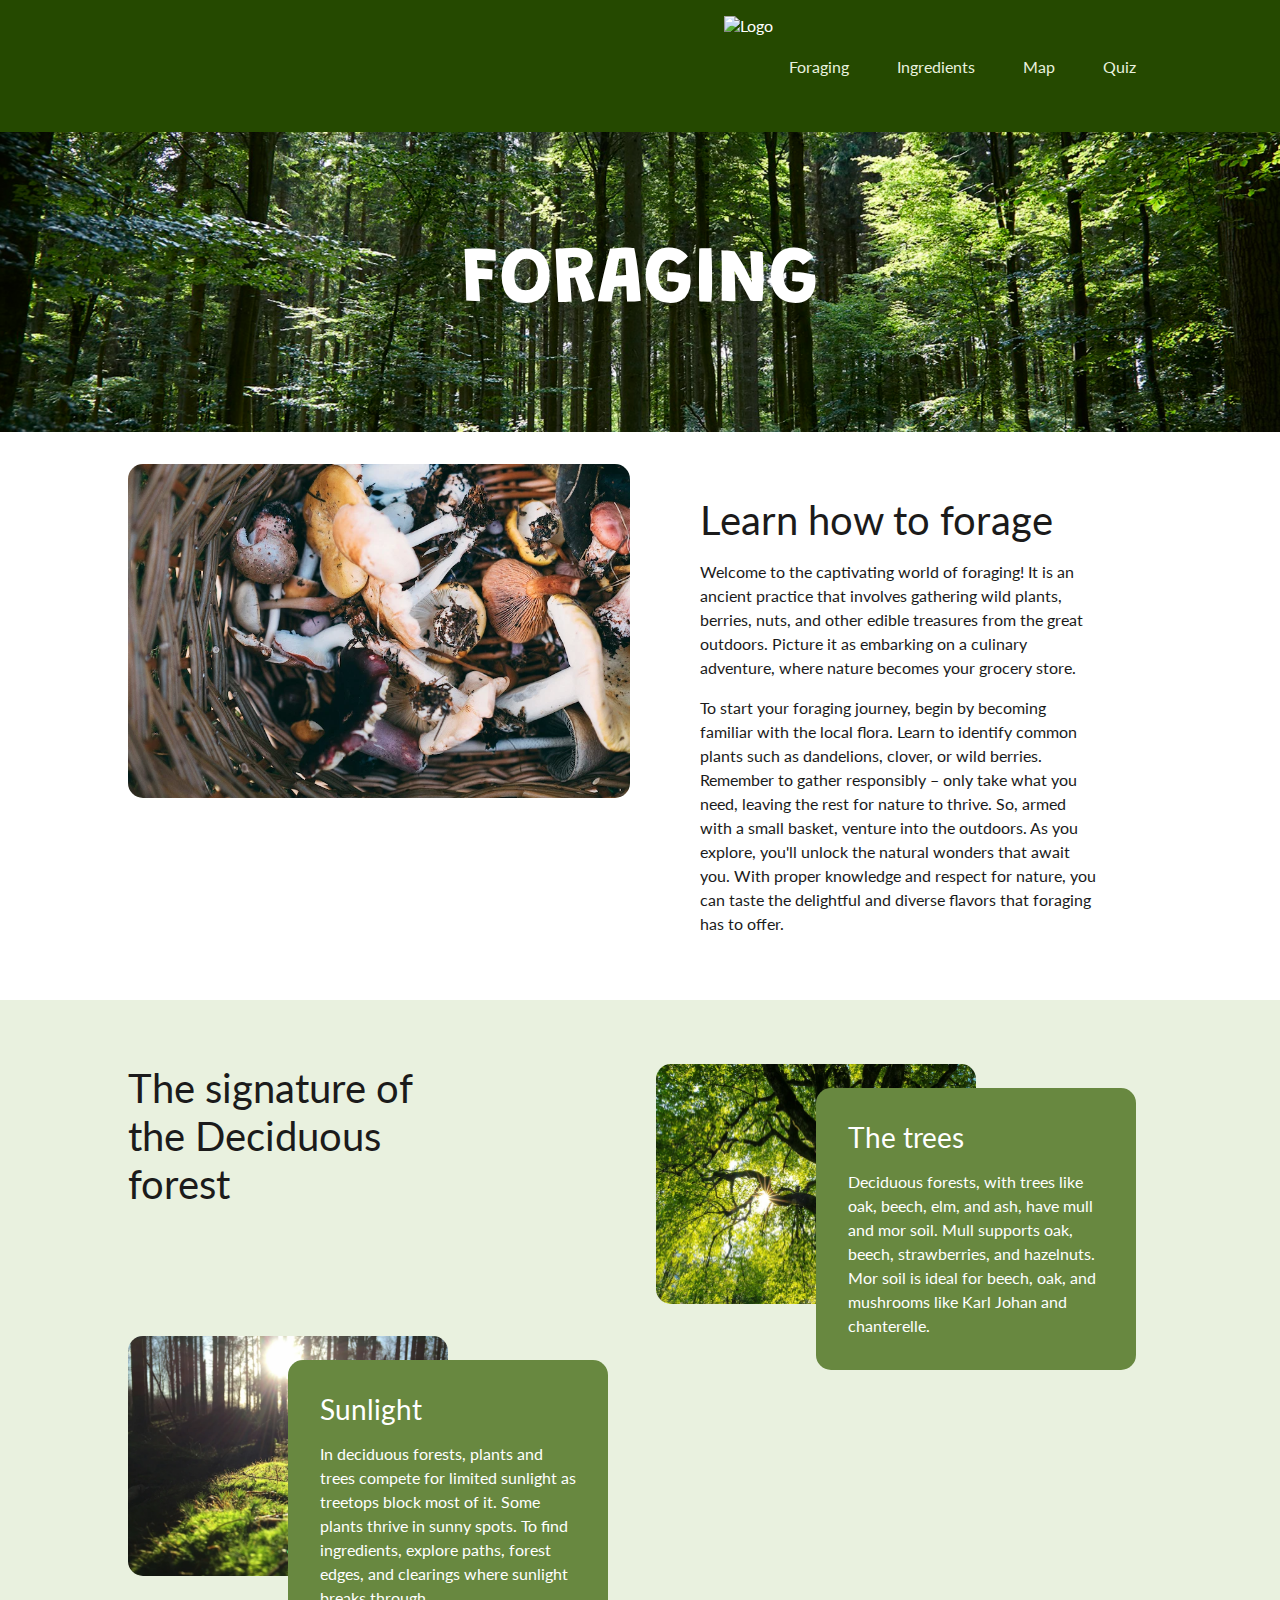
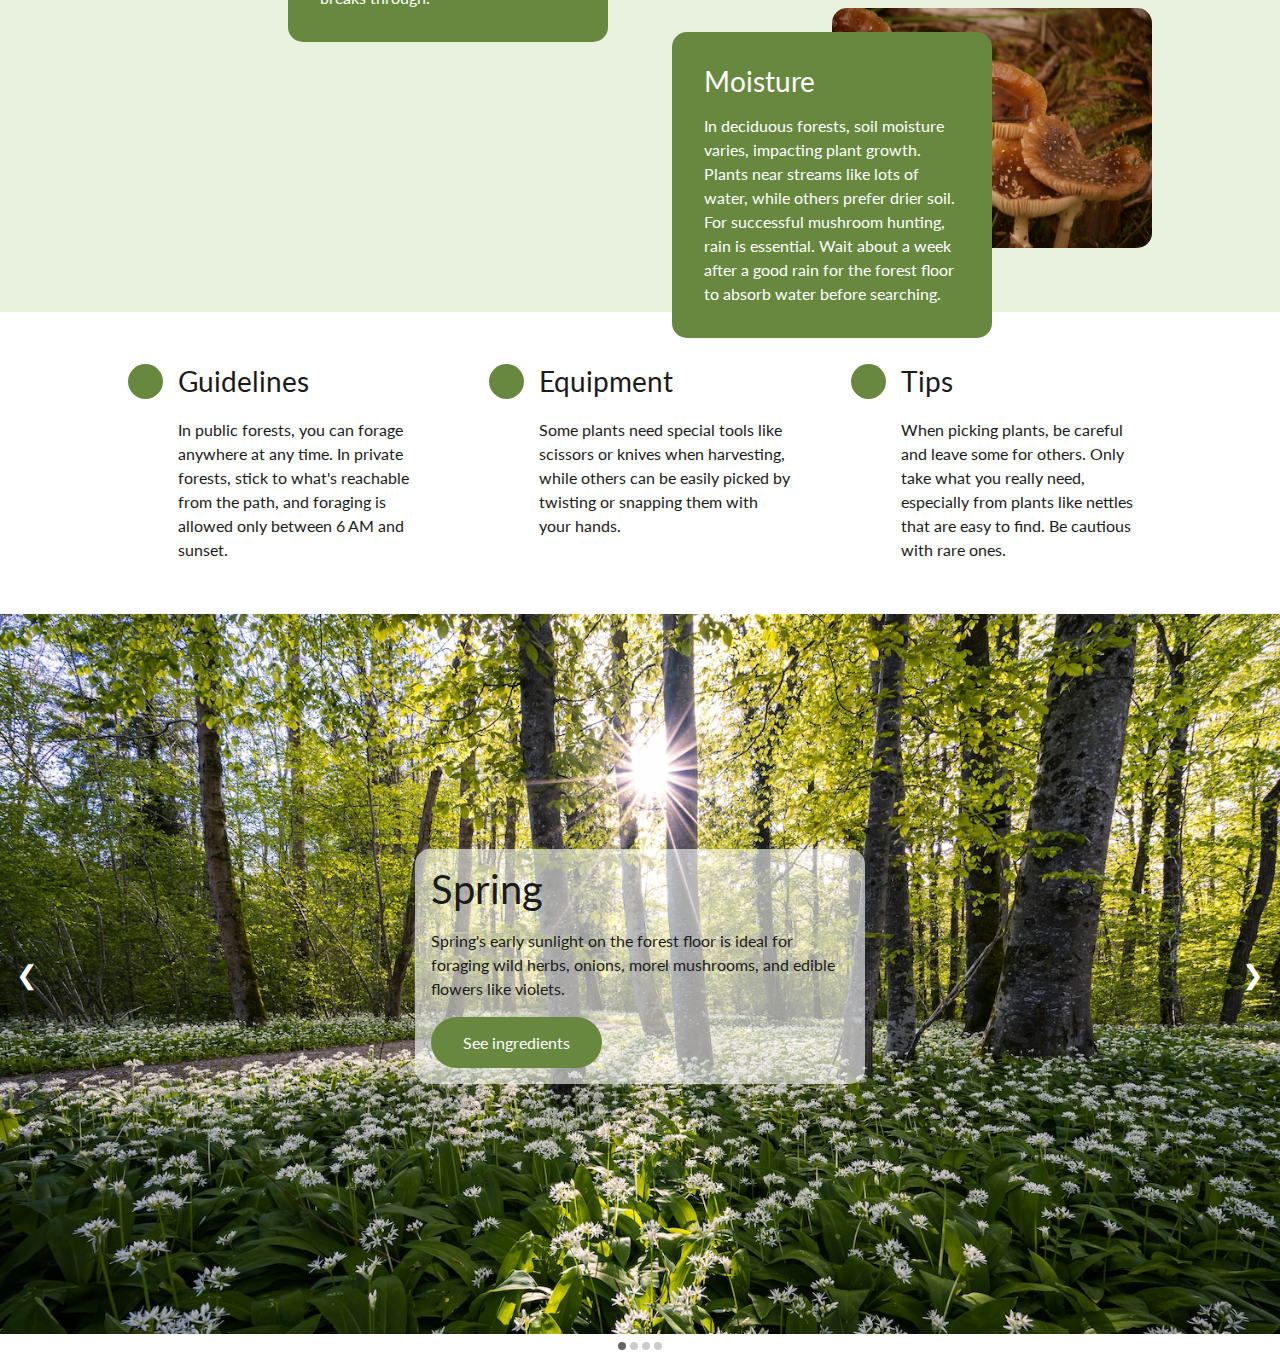
==== foraging.html @ 2f422d0a "hero" ====
<!DOCTYPE html>
<html lang="en">

<head>
  <meta charset="UTF-8">
  <meta name="viewport" content="width=device-width, initial-scale=1.0">
  <meta name="robots" content="noindex">

  <!-- FAVICON -->
  <link rel="apple-touch-icon" sizes="180x180" href="apple-touch-icon.png">
  <link rel="icon" type="image/png" sizes="32x32" href="favicon-32x32.png">
  <link rel="icon" type="image/png" sizes="16x16" href="favicon-16x16.png">
  <link rel="manifest" href="site.webmanifest">

  <title>Foraging</title>

  <!-- STYLESHEETS -->
  <link rel="stylesheet" href="css/general.css">
  <link rel="stylesheet" href="css/foraging.css">

  <!-- GOOGLE FONTS -->
  <link rel="preconnect" href="https://fonts.googleapis.com">
  <link rel="preconnect" href="https://fonts.gstatic.com" crossorigin>
  <link
    href="https://fonts.googleapis.com/css2?family=Grandstander:ital,wght@0,100..900;1,100..900&family=Lato:ital,wght@0,100;0,300;0,400;0,700;0,900;1,100;1,300;1,400;1,700;1,900&display=swap"
    rel="stylesheet">
</head>

<body>
  <header>
    <div>
      <a href="index.html"><img src="#" alt="Logo" class="logo"></a>
    </div>
    <nav>
      <ul class="menu">
        <li><a href="foraging.html" class="a_mur a_aske">Foraging</a></li>
        <li><a href="listview.html" class="a_nat a_aske">Ingredients</a></li>
        <li><a href="map.html" class="a_sol a_aske">Map</a></li>
        <li><a href="quiz.html" class="a_blom a_aske">Quiz</a></li>
      </ul>
      <div class="burger">
        <div class="line"></div>
        <div class="line"></div>
        <div class="line"></div>
      </div>
    </nav>
  </header>
  <main>
    <section>
      <div class="hero">
        <img src="img/test.jpg" alt="deciduous forest, treetops" class="img_hero" />
          <!--Credit: Photo by Czapp Botond on Unsplash-->
        <h1 class="front">Foraging</h1>
      </div>
    </section>

    <div class="foraging_grid">
      <article class="flex_col">
        <h2>Learn how to forage</h2>
        <p>Welcome to the captivating world of foraging! It is an ancient practice that involves gathering wild plants, berries, nuts, and other edible treasures from the great outdoors. Picture it as embarking on a culinary adventure, where nature becomes your grocery store.</p>
        <p>To start your foraging journey, begin by becoming familiar with the local flora. Learn to identify common plants such as dandelions, clover, or wild berries. Remember to gather responsibly – only take what you need, leaving the rest for nature to thrive. So, armed with a small basket, venture 
          into the outdoors. As you explore, you'll unlock the natural wonders that await you. With proper knowledge and respect for nature, you can taste the delightful and diverse flavors that foraging has to offer.</p>
      </article>
      <div class="foraging_img">
        <img src="img/learn_how_to_forage.webp" alt="mushrooms in basket">
        <!--Credit: Photo by Annie Spratt on Unsplash-->
      </div>
    </div>

    <div class="green">
      <div class="green_h2">
        <h2>The signature of the Deciduous forest</h2>
      </div>
      <div class="green_flex box_1">
        <img class="img_1" src="img/the_trees.webp" alt="the trees">
        <!--Credit: Photo by Jan Huber on Unsplash-->
        <div class="green_tekstbox txt_box_1">
          <h3>The trees</h3>
          <p>Deciduous forests, with trees like oak, beech, elm, and ash, have mull and mor soil. Mull supports oak, beech, strawberries, and hazelnuts. Mor soil is ideal for beech, oak, and mushrooms like Karl Johan and chanterelle.</p>
        </div>
      </div>
      <div class="green_flex box_2">
        <img class="img_2" src="img/sunlight.webp" alt="sunlight">
        <!--Credit: Photo by Janus Clemmensen on Unsplash-->
        <div class="green_tekstbox txt_box_2">
          <h3>Sunlight</h3>
          <p>In deciduous forests, plants and trees compete for limited sunlight as treetops block most of it. Some plants thrive in sunny spots. To find ingredients, explore paths, forest edges, and clearings where sunlight breaks through.</p>
        </div>
      </div>
      <div class="green_flex box_3">
        <img class="img_3" src="img/moisture.webp" alt="moisture">
        <!--Credit: Photo by Jannik on Unsplash-->
        <div class="green_tekstbox txt_box_3">
          <h3>Moisture</h3>
          <p>
            In deciduous forests, soil moisture varies, impacting plant growth. Plants near streams like lots of water, while others prefer drier soil. For successful mushroom hunting, rain is essential. Wait about a week after a good rain for the forest floor to absorb water before searching.</p>
        </div>
      </div>
    </div>
    <div class="foraging_green_cirkle">
      <div class="container">
        <div class="green-circle"></div>
        <div class="content">
          <h3>Guidelines</h3>
          <p>In public forests, you can forage anywhere at any time. In private forests, stick to what's reachable from the path, and foraging is allowed only between 6 AM and sunset.</p>
        </div>
      </div>
      <div class="container">
        <div class="green-circle"></div>
        <div class="content">
          <h3>Equipment</h3>
          <p>Some plants need special tools like scissors or knives when harvesting, while others can be easily picked by twisting or snapping them with your hands.</p>
        </div>
      </div>
      <div class="container">
        <div class="green-circle"></div>
        <div class="content">
          <h3>Tips</h3>
          <p>When picking plants, be careful and leave some for others. Only take what you really need, especially from plants like nettles that are easy to find. Be cautious with rare ones.</p>
        </div>
      </div>
    </div>

    <div id="window">
      <div id="slide-container">
        <div class="slides">

          <!-- First image -->
          <img class="slide" src="img/spring.webp" alt="spring">
          <!--Credit: Photo by Pascal Debrunner on Unsplash-->
          <div class="overlay_slider">
            <div class="text-box">
              <h2>Spring</h2>
              <p>Spring's early sunlight on the forest floor is ideal for foraging wild herbs, onions, morel mushrooms, and edible flowers like violets. </p>
              <a href="listview.html" class="button">See ingredients</a>
            </div>
          </div>
        </div>

        <!-- Second image -->
        <div class="slides">
          <img class="slide" src="img/summer.webp" alt="summer">
          <!--Credit: Photo by Janez Fabijan on Unsplash-->
          <div class="overlay_slider">
            <div class="text-box">
              <h2>Summer</h2>
              <p>During summer, look for wood sorrel and garlic mustard in shady spots, raspberries in clearings, and golden chanterelles near forest edges. </p>
              <a href="listview.html" class="button">See ingredients</a>
            </div>
          </div>
        </div>

        <!-- Third image -->
        <div class="slides">
          <img class="slide" src="img/autumn.webp" alt="autumn">
          <!--Credit: Photo by Francesco Gallarotti on Unsplash-->
          <div class="overlay_slider">
            <div class="text-box">
              <h2>Autumn</h2>
              <p>Autumn offers mushrooms, nuts, and fruits, with ripe blackberries. After leaves fall focus on mushrooms, that last until the first frost and even into December. </p>
              <a href="listview.html" class="button">See ingredients</a>
            </div>
          </div>
        </div>

        <!-- four image -->
        <div class="slides">
          <img class="slide" src="img/winter.webp" alt="winter">
          <!--Credit: Photo by Perica Orešković on Unsplash-->
          <div class="overlay_slider">
            <div class="text-box">
              <h2>Winter</h2>
              <p>In winter, explore the cold forest to find robust winter- and oyster mushrooms.</p>
              <a href="listview.html" class="button">See ingredients</a>
            </div>
          </div>
        </div>
        <a id="previous" class="arrow">&#10094</a>
        <a id="next" class="arrow">&#10095</a>
        <div id="text-bar">
          <p id="place"></p>
        </div>
      </div>
      <div id="dotsContainer"></div>
    </div>
  </main>
  <footer></footer>
  <!-- Link til .js -->
  <script src="js/burgermenu.js"></script>
  <script src="js/foraging.js"></script>
</body>

</html>
---- css/general.css ----
/***********************************  VARIABLER  ***********************************/

html {
  --font_display: "Grandstander", sans-serif;
  --font_body: "Lato", sans-serif;

  --gap_s: 1rem;
  --gap_m: 2rem;
  --gap_l: 4rem;

  --radius: 15px;
  --radius_button: 30px;

  --black: #1b1b1b;
  --white: #ffffff;
  --green_1: #e9f1df;
  --green_2: #b8d593;
  --green_3: #688840;
  --green_4: #254900;
}

/***********************************  RESET + BASE ***********************************/
* {
  box-sizing: border-box;
  padding: 0;
  margin: 0;
}

body {
  max-width: 1920px;
  margin: 0 auto;
}

article {
  margin: var(--gap_m) 10%;
}

/***********************************  TEXT  ***********************************/
h1 {
  font-family: var(--font_display);
  font-size: 2.5rem;
  font-weight: 700;
  text-transform: uppercase;
  color: var(--white);
}

h2 {
  font-family: var(--font_body);
  font-size: 1.75rem;
  font-weight: 400;
  color: var(--black);
}

h3 {
  font-family: var(--font_body);
  font-size: 1.25rem;
  font-weight: 400;
  color: var(--black);
}

h4 {
  font-family: var(--font_body);
  font-size: 1.15rem;
  font-weight: 400;
  color: var(--black);
}

p {
  font-family: var(--font_body);
  font-size: 0.8rem;
  font-weight: 400;
  line-height: 150%;
  color: var(--black);
  max-width: 65ch;
}

/***********************************  IMAGES  ***********************************/
img {
  width: 100%;
  height: auto;
  display: block;
  border-radius: var(--radius);
}

.img_hero {
  border-radius: 0;
}

/***********************************  LINKS + BUTTONS  ***********************************/
/* LINKS */
a {
  font-family: var(--font_body);
  font-size: 1rem;
  font-weight: 400;
  text-decoration: none;
  color: var(--white);
}

a:visited {
  color: var(--white);
}

a:hover {
  color: var(--green_1);
}

.button {
  background-color: var(--green_3);
  border-radius: var(--radius_button);
  padding: 1rem 2rem;
  margin: 1rem 0;
  width: fit-content;
}

/***********************************  ELEMENTER  ***********************************/
.hero {
  position: relative;
  display: flex;
  justify-content: center;
  align-items: center;
}

.front {
  position: absolute;
  z-index: 1;
}

/***********************************  HEADER  ***********************************/
header {
  display: flex;
  justify-content: space-between;
  align-items: center;
  padding: 1rem 10%;

  background-color: var(--green_4);
  box-shadow: 0 0 10px rgba(0, 0, 0, 0.1);
}

.logo {
  height: 40px;
  width: auto;
  border-radius: 0px;
}

nav {
  display: flex;
  align-items: center;
}

.menu {
  display: flex;
  list-style: none;
  margin: 0;
  padding: 0;
}

.menu li {
  margin-right: 1rem;
}

.menu li:last-child {
  margin-right: 0;
}

.menu a {
  display: block;
  padding: 1rem;
  color: var(--green_1);
  text-decoration: none;
  transition: color 0.3s;
  text-align: end;
}

.menu a:hover {
  color: var(--white);
}

.burger {
  width: 30px;
  height: 20px;
  cursor: pointer;
}

.burger .line {
  width: 100%;
  height: 2px;
  background-color: var(--white);
  margin-bottom: 5px;
  transition: 0.2s linear;
}
.burger {
  display: none;
}
@media screen and (max-width: 800px) {
  .menu {
    display: none;
  }
  .burger {
    display: block;
  }
  .burger.active .line:nth-child(1) {
    transform: rotate(45deg) translate(5px, 5px);
    transition: 0.2s linear;
  }

  .burger.active .line:nth-child(2) {
    opacity: 0;
    transition: 0.15s linear;
  }

  .burger.active .line:nth-child(3) {
    transform: rotate(-45deg) translate(5px, -5px);
    transition: 0.2s linear;
  }

  nav.active .menu {
    display: block;
    background-color: var(--green_4);
    opacity: 80%;
    position: absolute;
    top: 50px;
    left: 0;
    width: 100%;
    height: 100%;
    box-shadow: 0 0 10px rgba(0, 0, 0, 0.1);
    z-index: 100;
  }

  nav.active .menu li {
    margin: 10px 20px;
  }

  nav.active .menu a {
    font-size: 24px;
  }
}

/***********************************  FOOTER  ***********************************/

/***********************************  FLEX  ***********************************/
.flex_col {
  display: flex;
  flex-direction: column;
  gap: var(--gap_s);
}

/******************************************************************************************************************************/
/**********************************************************  DESKTOP  *********************************************************/
@media (min-width: 800px) {
  /*  HEADER  */
  header {
    position: relative;
    justify-content: end;
    overflow: visible;
  }

  .header_link {
    position: absolute;
    top: var(--gap_m);
    left: 15%;
    z-index: 2;
  }

  .logo {
    height: 100px;
  }
  /* TEXT */
  h1 {
    font-size: 5rem;
  }
  h2 {
    font-size: 2.5rem;
  }
  h3 {
    font-size: 1.75rem;
  }
  p {
    font-size: 1rem;
  }
}
---- css/foraging.css ----
/***********************************  VARIABLER  ***********************************/

html {
  --font_display: "Grandstander", sans-serif;
  --font_body: "Lato", sans-serif;

  --gap_s: 1rem;
  --gap_m: 2rem;
  --gap_l: 4rem;

  --radius: 15px;
  --radius_button: 30px;

  --black: #1b1b1b;
  --white: #ffffff;
  --green_1: #e9f1df;
  --green_2: #b8d593;
  --green_3: #688840;
  --green_4: #254900;
}

.img_hero {
  width: 100%;
  height: 150px;
  object-fit: cover; /* Beskær billedet til at passe uden at strække det */
  object-position: center; /* Juster beskæringspositionen efter behov */
}

.foraging_grid {
  margin: var(--gap_m) 10%;
}

/*************** grøn felt ******************/

.green {
  background-color: var(--green_1);
  padding: var(--gap_l) 10%;

  display: flex;
  flex-direction: column;
  gap: var(--gap_m);
}

.green_flex {
  display: flex;
  flex-direction: column;
  gap: var(--gap_s);
}

.green_tekstbox {
  display: flex;
  flex-direction: column;
  gap: var(--gap_s);
  padding: var(--gap_m);
  background-color: var(--green_3);
  border-radius: var(--radius);
}

.green_tekstbox h3,
.green_tekstbox p {
  color: var(--white);
}

/***************** grøn cirkel ********************/

.foraging_green_cirkle {
  margin: var(--gap_m) 10%;
}

.container {
  display: flex;
  padding-top: 20px;
  padding-bottom: 20px;
}

.green-circle {
  width: 35px;
  height: 35px;
  background-color: var(--green_3);
  border-radius: 50%;
  margin-right: 15px; /* Juster dette efter behov for afstand mellem cirkel og tekst */
  flex-shrink: 0;
}

.content h3 {
  padding-bottom: 20px;
}

/*************** slider ********************/
:root {
  --transparent-grey: rgba(0, 0, 0, 0.5);
}

/* Width of carousel */
#window,
#slide-container {
  width: 100%;
}

/* Height of carousel */
#slide-container {
  height: 0;
  overflow: hidden;
  position: relative;
  padding-bottom: 56.25%;
}

.slide {
  width: 100%;
  border-radius: 0px;
}

/* Style of arrows */
.arrow {
  color: var(--white);
  font-size: 26px;
  position: absolute;
  top: 50%;
  transform: translate(0%, -50%);
  padding: 16px;
  /* background-color: rgba(0, 0, 0, 0); */
  transition: background-color 0.3s ease;
}

.arrow:hover {
  cursor: pointer;
  background-color: rgba(255, 255, 255, 0.6);
}

#next {
  left: 100%;
  transform: translate(-100%, -50%);
  border-radius: 4px 0px 0px 4px;
}

#previous {
  border-radius: 0px 4px 4px 0px;
}

#dotsContainer {
  width: 100%;
  height: 20px;
  text-align: center;
}

.dots {
  width: 8px;
  height: 8px;
  background-color: rgba(0, 0, 0, 0.2);
  border-radius: 100%;
  display: inline-block;
  margin: 8px 2px;
}

/*.dots:hover {
  cursor: pointer;
  background-color: rgba(0, 0, 0, 0.4);
}*/

.activeDot {
  background-color: rgba(0, 0, 0, 0.6);
}

.overlay_slider {
  position: absolute;
  top: 50%;
  left: 50%;
  transform: translate(-50%, -50%);
  width: 300px;
  height: 170px;
  border-radius: 10px;
}

.text-box {
  display: flex;
  flex-direction: column;
  gap: var(--gap_s);
  padding: var(--gap_s);
  background-color: rgba(255, 255, 255, 0.6);
  border-radius: var(--radius);
}

.button {
  margin: 0;
}

@media (min-width: 800px) {
  .img_hero {
    height: 300px;
  }

  .foraging_grid {
    display: grid;
    grid-template-columns: 1fr 1fr; /* Del containeren i to kolonner med samme bredde */
    gap: 20px; /* Justér afstanden mellem artikel og billede efter behov */
  }

  .foraging_img {
    order: -1;
  }

  /******** The signature of the Deciduous forest **********/

  .green {
    display: grid;
    grid-template-columns: repeat(6, 1fr);
    grid-template-rows: repeat(3, 1fr);
  }

  .green_flex {
    position: relative;
    flex-direction: row;
  }

  /* .green_tekstbox {
    position: absolute;
  } */

  .green_h2 {
    grid-column: 1 / span 2;
  }

  .box_1 {
    grid-column: 4 / span 2;
    grid-row: 1 / span 1;
  }

  .txt_box_1 {
    position: absolute;
    z-index: 1;
    top: 10%;
    left: 50%;
    width: 100%;
  }

  .box_2 {
    grid-column: 1 / span 2;
    grid-row: 2 / span 1;
  }
  .txt_box_2 {
    position: absolute;
    z-index: 1;
    top: 10%;
    left: 50%;
    width: 100%;
  }

  .box_3 {
    grid-column: 5 / span 2;
    grid-row: 3 / span 1;
  }
  .txt_box_3 {
    position: absolute;
    z-index: 1;
    top: 10%;
    right: 50%;
    width: 100%;
  }

  /***************** grøn cirkel ********************/

  .foraging_green_cirkle {
    display: grid;
    grid-template-columns: repeat(3, 1fr);
    gap: 60px;
  }

  /*************** slider ********************/
  .overlay_slider {
    width: 450px;
    height: 250px;
  }

  .text-box {
    padding: var(--gap_s);
  }
}
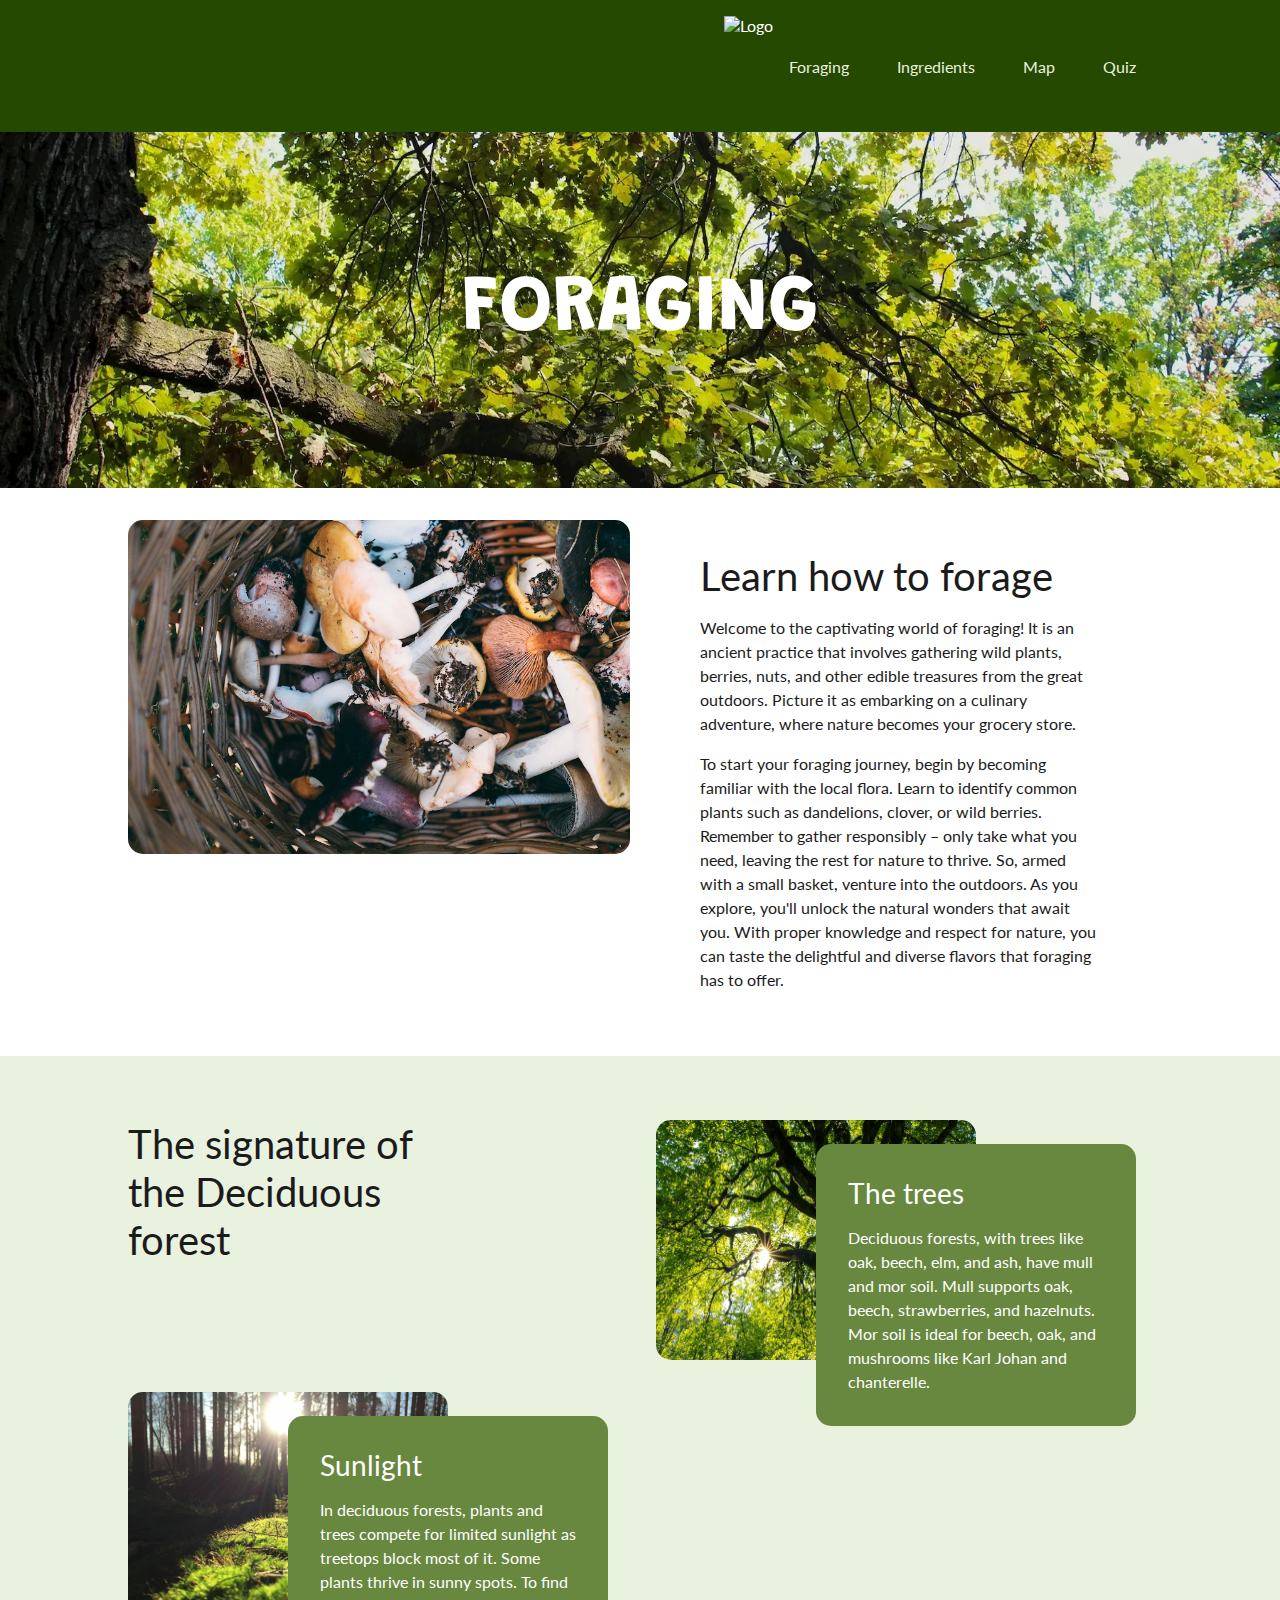
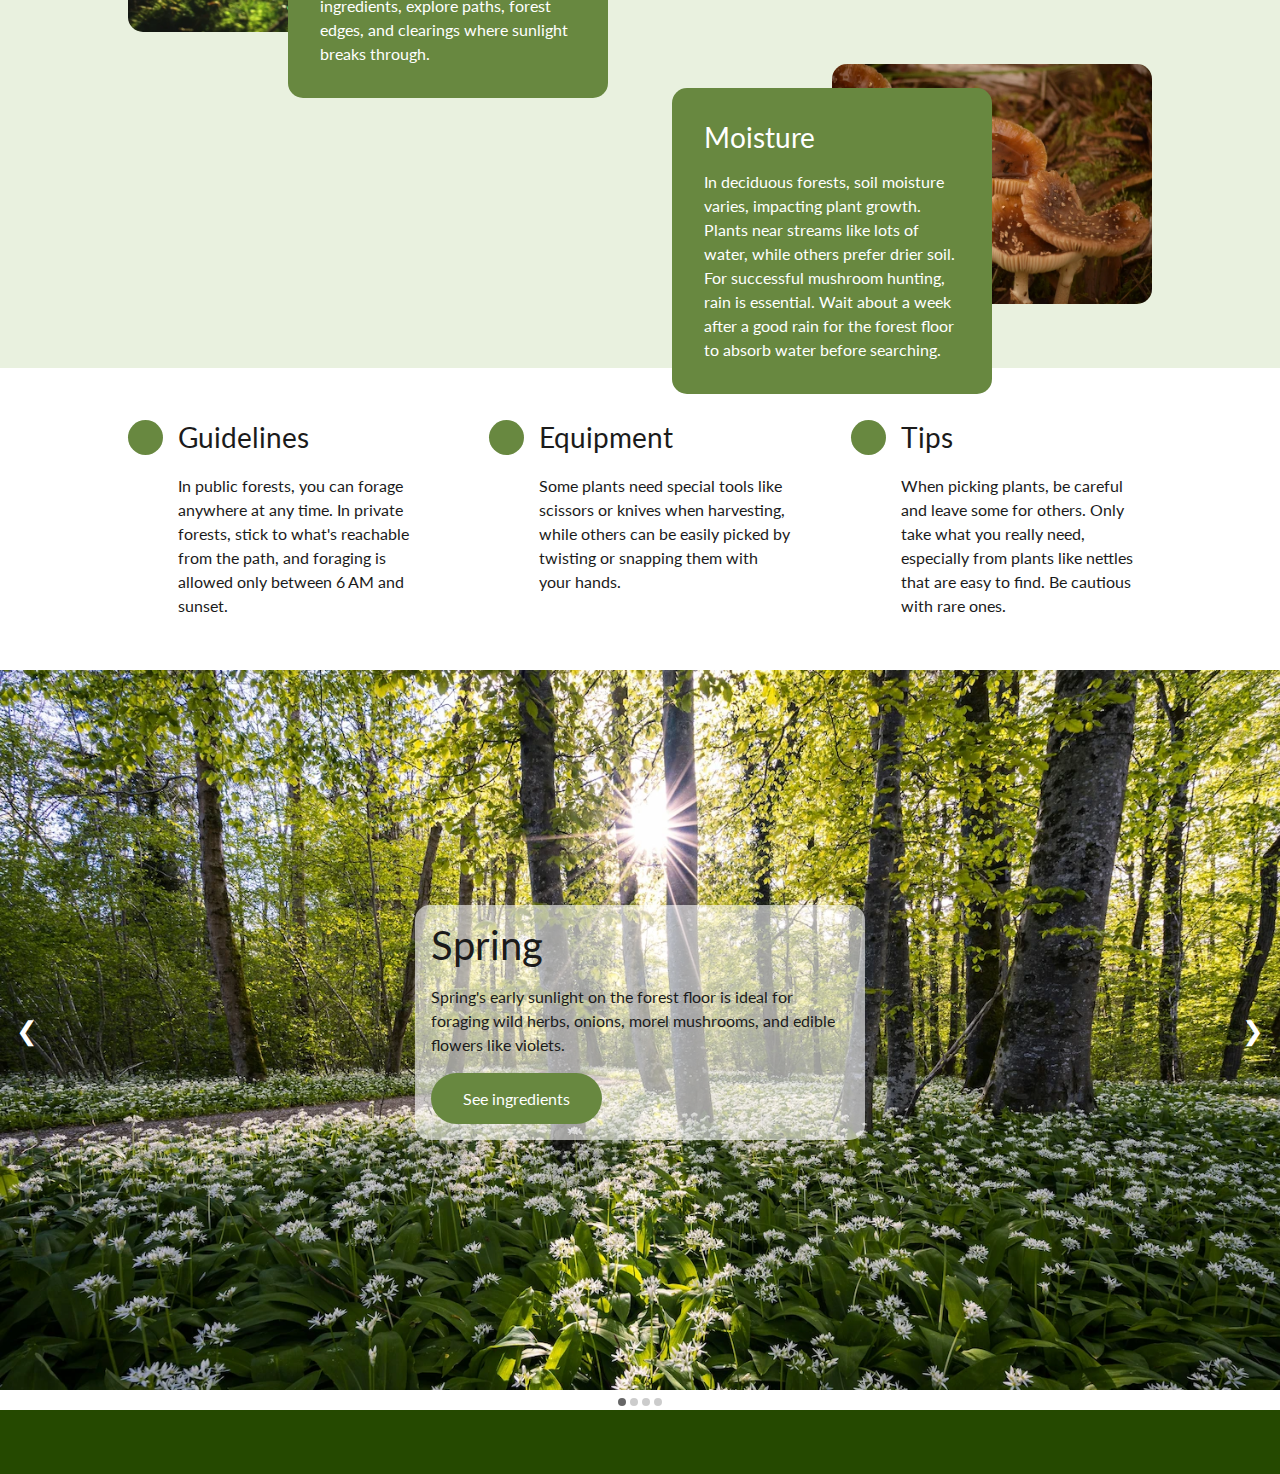
==== commit 825accad: "indsat billeder hero" ====
--- a/foraging.html
+++ b/foraging.html
@@ -48,7 +48,7 @@
   <main>
     <section>
       <div class="hero">
-        <img src="img/test.jpg" alt="deciduous forest, treetops" class="img_hero" />
+        <img src="img/foraging_hero.webp" alt="deciduous forest, treetops" class="img_hero" />
           <!--Credit: Photo by Czapp Botond on Unsplash-->
         <h1 class="front">Foraging</h1>
       </div>
--- a/css/general.css
+++ b/css/general.css
@@ -236,6 +236,60 @@
 }
 
 /***********************************  FOOTER  ***********************************/
+footer {
+  background-color: var(--green_4);
+  padding: var(--gap_m) 10%;
+  display: flex;
+  flex-direction: column;
+  gap: var(--gap_m);
+}
+
+footer p {
+  color: var(--white);
+}
+
+.footer {
+  display: flex;
+  flex-direction: column;
+  gap: var(--gap_m);
+}
+
+.footer_col {
+  display: flex;
+  flex-direction: column;
+  gap: var(--gap_s);
+  align-items: start;
+}
+
+.footer_logo {
+  height: 50px;
+  width: auto;
+  border-radius: 0px;
+}
+
+.social_flex {
+  display: flex;
+  flex-direction: column;
+  align-items: start;
+}
+.social_icon_flex {
+  display: flex;
+  flex-direction: row;
+  align-items: center;
+  justify-items: center;
+  gap: 1rem;
+  margin: 1rem 0;
+}
+
+.icon_social,
+.mad_logo {
+  width: 50px;
+}
+
+.small {
+  color: var(--green_2);
+  font-size: 0.75rem;
+}
 
 /***********************************  FLEX  ***********************************/
 .flex_col {
@@ -277,4 +331,18 @@
   p {
     font-size: 1rem;
   }
-}
+
+  footer {
+    display: flex;
+    flex-direction: column;
+    align-items: center;
+  }
+
+  .footer {
+    display: flex;
+    flex-direction: row;
+    justify-content: space-between;
+    gap: var(--gap_m);
+    width: 100%;
+  }
+}
--- a/css/foraging.css
+++ b/css/foraging.css
@@ -19,12 +19,12 @@
   --green_4: #254900;
 }
 
-.img_hero {
+/*.img_hero {
   width: 100%;
   height: 150px;
-  object-fit: cover; /* Beskær billedet til at passe uden at strække det */
-  object-position: center; /* Juster beskæringspositionen efter behov */
-}
+  object-fit: cover; 
+  object-position: center; 
+}*/
 
 .foraging_grid {
   margin: var(--gap_m) 10%;
@@ -185,9 +185,9 @@
 }
 
 @media (min-width: 800px) {
-  .img_hero {
+  /*.img_hero {
     height: 300px;
-  }
+  }*/
 
   .foraging_grid {
     display: grid;
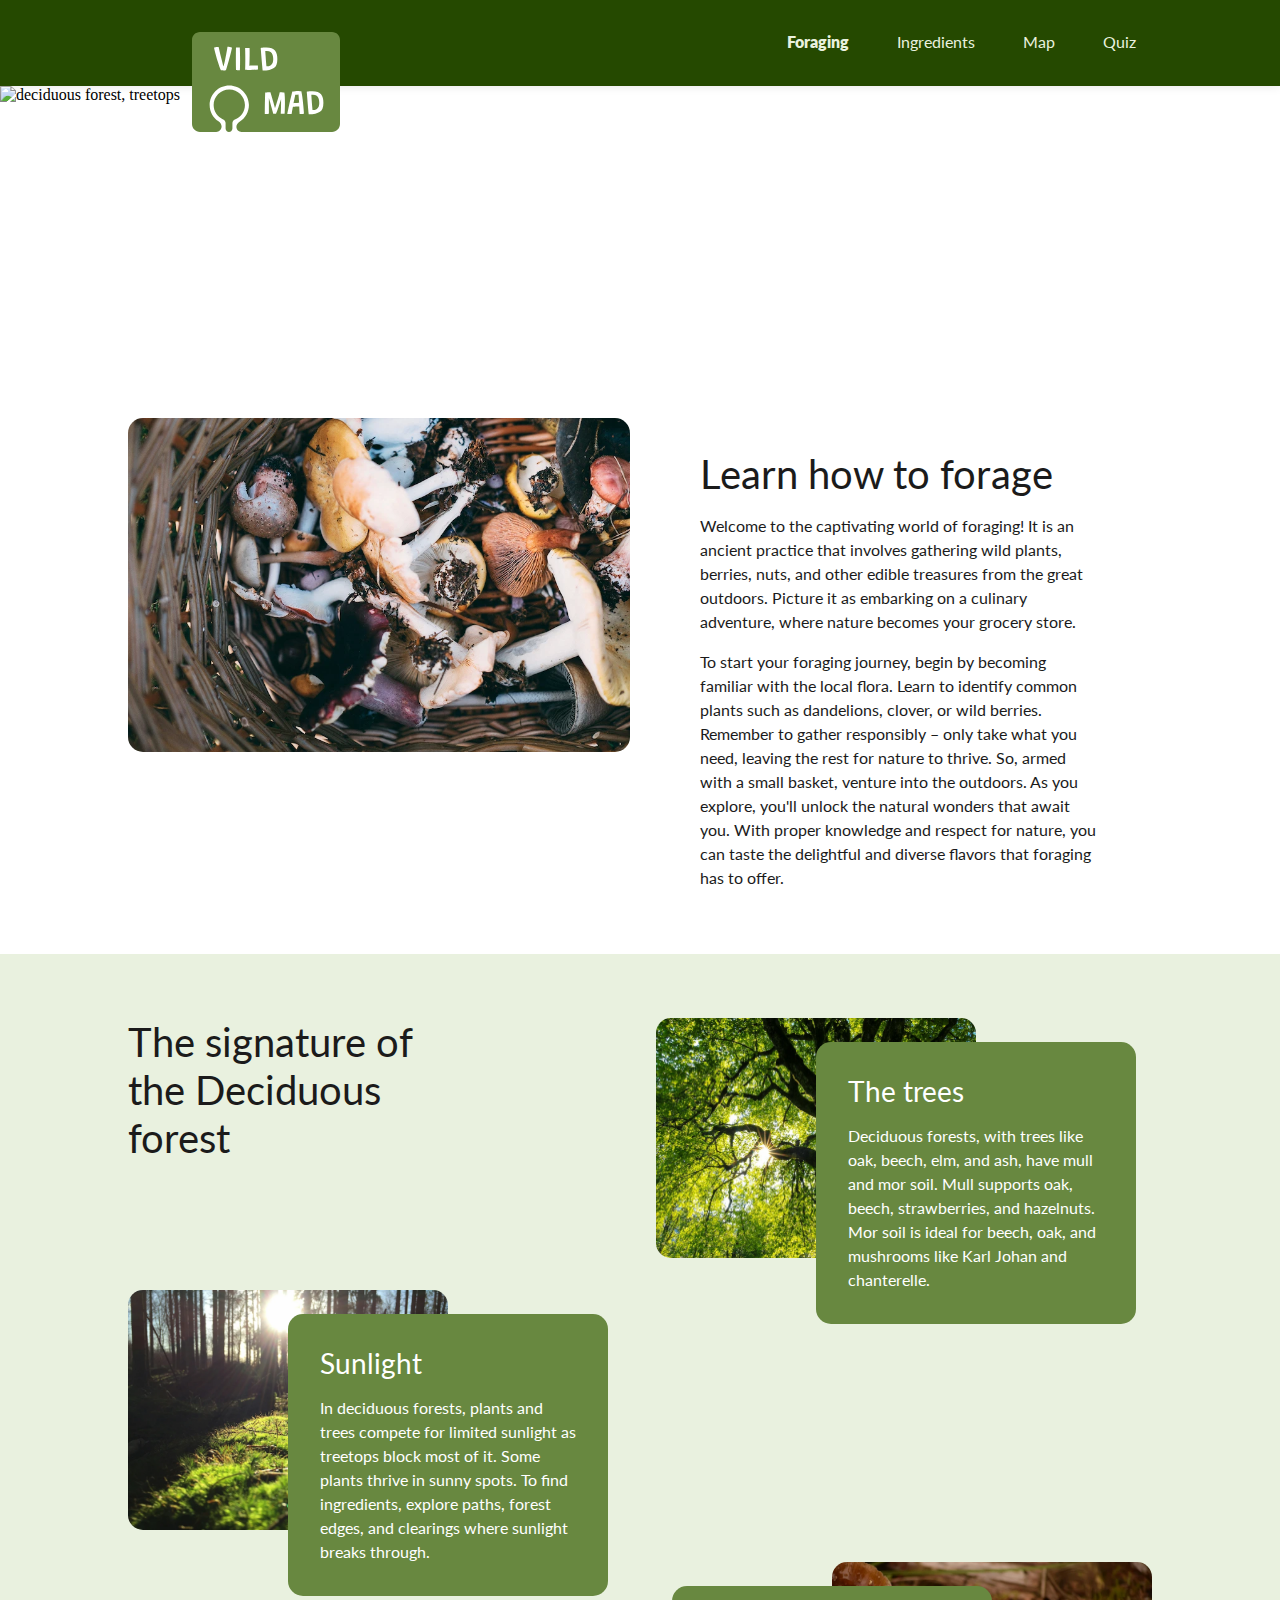
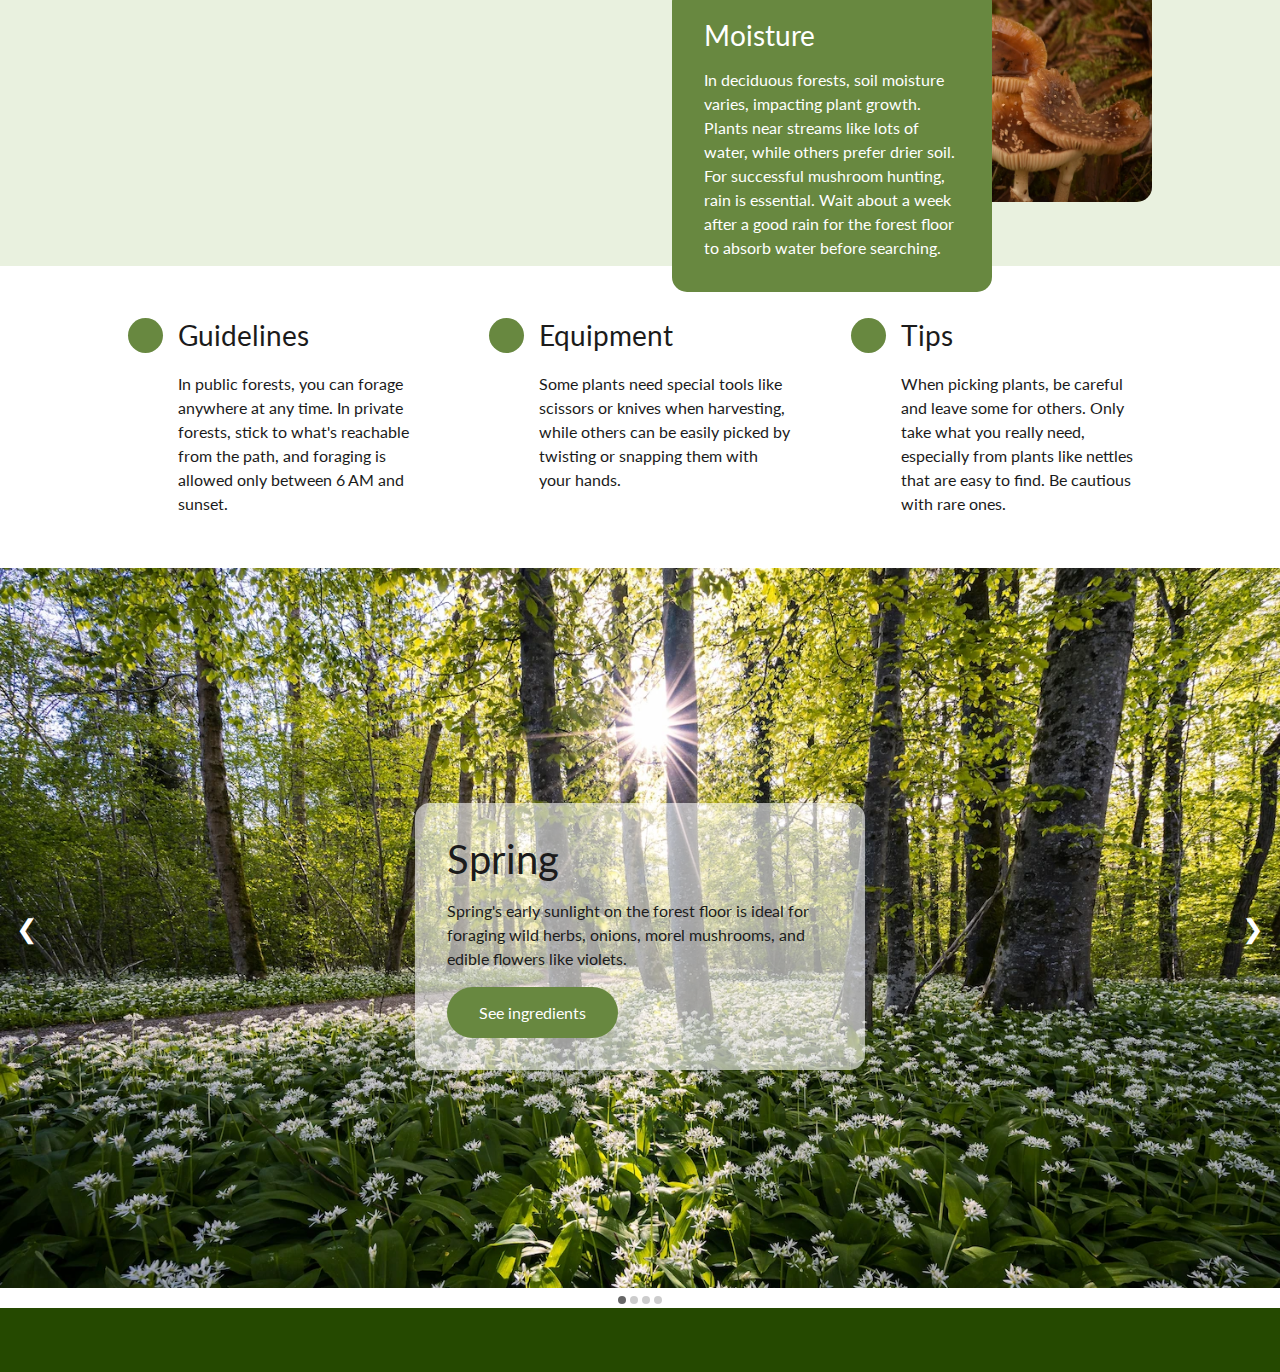
==== commit ea2698e6: "Adding hover effect to buttons and nav + small fix in foraging css" ====
--- a/foraging.html
+++ b/foraging.html
@@ -28,15 +28,18 @@
 
 <body>
   <header>
-    <div>
-      <a href="index.html"><img src="#" alt="Logo" class="logo"></a>
-    </div>
+    <a href="index.html" class="header_link">
+      <picture>
+        <source media="(min-width:800px)" srcset="img/logo_main.svg" class="logo">
+        <img src="img/logo_long.svg" alt="logo" style="width:auto;" class="logo">
+      </picture>
+    </a>
     <nav>
       <ul class="menu">
-        <li><a href="foraging.html" class="a_mur a_aske">Foraging</a></li>
-        <li><a href="listview.html" class="a_nat a_aske">Ingredients</a></li>
-        <li><a href="map.html" class="a_sol a_aske">Map</a></li>
-        <li><a href="quiz.html" class="a_blom a_aske">Quiz</a></li>
+        <li><a href="foraging.html" class="active">Foraging</a></li>
+        <li><a href="listview.html">Ingredients</a></li>
+        <li><a href="map.html">Map</a></li>
+        <li><a href="quiz.html">Quiz</a></li>
       </ul>
       <div class="burger">
         <div class="line"></div>
@@ -48,8 +51,8 @@
   <main>
     <section>
       <div class="hero">
-        <img src="img/foraging_hero.webp" alt="deciduous forest, treetops" class="img_hero" />
-          <!--Credit: Photo by Czapp Botond on Unsplash-->
+        <img src="img/test.jpg" alt="deciduous forest, treetops" class="img_hero" />
+        <!--Credit: Photo by Czapp Botond on Unsplash-->
         <h1 class="front">Foraging</h1>
       </div>
     </section>
@@ -57,9 +60,14 @@
     <div class="foraging_grid">
       <article class="flex_col">
         <h2>Learn how to forage</h2>
-        <p>Welcome to the captivating world of foraging! It is an ancient practice that involves gathering wild plants, berries, nuts, and other edible treasures from the great outdoors. Picture it as embarking on a culinary adventure, where nature becomes your grocery store.</p>
-        <p>To start your foraging journey, begin by becoming familiar with the local flora. Learn to identify common plants such as dandelions, clover, or wild berries. Remember to gather responsibly – only take what you need, leaving the rest for nature to thrive. So, armed with a small basket, venture 
-          into the outdoors. As you explore, you'll unlock the natural wonders that await you. With proper knowledge and respect for nature, you can taste the delightful and diverse flavors that foraging has to offer.</p>
+        <p>Welcome to the captivating world of foraging! It is an ancient practice that involves gathering wild plants,
+          berries, nuts, and other edible treasures from the great outdoors. Picture it as embarking on a culinary
+          adventure, where nature becomes your grocery store.</p>
+        <p>To start your foraging journey, begin by becoming familiar with the local flora. Learn to identify common
+          plants such as dandelions, clover, or wild berries. Remember to gather responsibly – only take what you need,
+          leaving the rest for nature to thrive. So, armed with a small basket, venture
+          into the outdoors. As you explore, you'll unlock the natural wonders that await you. With proper knowledge and
+          respect for nature, you can taste the delightful and diverse flavors that foraging has to offer.</p>
       </article>
       <div class="foraging_img">
         <img src="img/learn_how_to_forage.webp" alt="mushrooms in basket">
@@ -76,7 +84,9 @@
         <!--Credit: Photo by Jan Huber on Unsplash-->
         <div class="green_tekstbox txt_box_1">
           <h3>The trees</h3>
-          <p>Deciduous forests, with trees like oak, beech, elm, and ash, have mull and mor soil. Mull supports oak, beech, strawberries, and hazelnuts. Mor soil is ideal for beech, oak, and mushrooms like Karl Johan and chanterelle.</p>
+          <p>Deciduous forests, with trees like oak, beech, elm, and ash, have mull and mor soil. Mull supports oak,
+            beech, strawberries, and hazelnuts. Mor soil is ideal for beech, oak, and mushrooms like Karl Johan and
+            chanterelle.</p>
         </div>
       </div>
       <div class="green_flex box_2">
@@ -84,7 +94,9 @@
         <!--Credit: Photo by Janus Clemmensen on Unsplash-->
         <div class="green_tekstbox txt_box_2">
           <h3>Sunlight</h3>
-          <p>In deciduous forests, plants and trees compete for limited sunlight as treetops block most of it. Some plants thrive in sunny spots. To find ingredients, explore paths, forest edges, and clearings where sunlight breaks through.</p>
+          <p>In deciduous forests, plants and trees compete for limited sunlight as treetops block most of it. Some
+            plants thrive in sunny spots. To find ingredients, explore paths, forest edges, and clearings where sunlight
+            breaks through.</p>
         </div>
       </div>
       <div class="green_flex box_3">
@@ -93,7 +105,9 @@
         <div class="green_tekstbox txt_box_3">
           <h3>Moisture</h3>
           <p>
-            In deciduous forests, soil moisture varies, impacting plant growth. Plants near streams like lots of water, while others prefer drier soil. For successful mushroom hunting, rain is essential. Wait about a week after a good rain for the forest floor to absorb water before searching.</p>
+            In deciduous forests, soil moisture varies, impacting plant growth. Plants near streams like lots of water,
+            while others prefer drier soil. For successful mushroom hunting, rain is essential. Wait about a week after
+            a good rain for the forest floor to absorb water before searching.</p>
         </div>
       </div>
     </div>
@@ -102,21 +116,24 @@
         <div class="green-circle"></div>
         <div class="content">
           <h3>Guidelines</h3>
-          <p>In public forests, you can forage anywhere at any time. In private forests, stick to what's reachable from the path, and foraging is allowed only between 6 AM and sunset.</p>
+          <p>In public forests, you can forage anywhere at any time. In private forests, stick to what's reachable from
+            the path, and foraging is allowed only between 6 AM and sunset.</p>
         </div>
       </div>
       <div class="container">
         <div class="green-circle"></div>
         <div class="content">
           <h3>Equipment</h3>
-          <p>Some plants need special tools like scissors or knives when harvesting, while others can be easily picked by twisting or snapping them with your hands.</p>
+          <p>Some plants need special tools like scissors or knives when harvesting, while others can be easily picked
+            by twisting or snapping them with your hands.</p>
         </div>
       </div>
       <div class="container">
         <div class="green-circle"></div>
         <div class="content">
           <h3>Tips</h3>
-          <p>When picking plants, be careful and leave some for others. Only take what you really need, especially from plants like nettles that are easy to find. Be cautious with rare ones.</p>
+          <p>When picking plants, be careful and leave some for others. Only take what you really need, especially from
+            plants like nettles that are easy to find. Be cautious with rare ones.</p>
         </div>
       </div>
     </div>
@@ -131,7 +148,8 @@
           <div class="overlay_slider">
             <div class="text-box">
               <h2>Spring</h2>
-              <p>Spring's early sunlight on the forest floor is ideal for foraging wild herbs, onions, morel mushrooms, and edible flowers like violets. </p>
+              <p>Spring's early sunlight on the forest floor is ideal for foraging wild herbs, onions, morel mushrooms,
+                and edible flowers like violets. </p>
               <a href="listview.html" class="button">See ingredients</a>
             </div>
           </div>
@@ -144,7 +162,8 @@
           <div class="overlay_slider">
             <div class="text-box">
               <h2>Summer</h2>
-              <p>During summer, look for wood sorrel and garlic mustard in shady spots, raspberries in clearings, and golden chanterelles near forest edges. </p>
+              <p>During summer, look for wood sorrel and garlic mustard in shady spots, raspberries in clearings, and
+                golden chanterelles near forest edges. </p>
               <a href="listview.html" class="button">See ingredients</a>
             </div>
           </div>
@@ -157,7 +176,8 @@
           <div class="overlay_slider">
             <div class="text-box">
               <h2>Autumn</h2>
-              <p>Autumn offers mushrooms, nuts, and fruits, with ripe blackberries. After leaves fall focus on mushrooms, that last until the first frost and even into December. </p>
+              <p>Autumn offers mushrooms, nuts, and fruits, with ripe blackberries. After leaves fall focus on
+                mushrooms, that last until the first frost and even into December. </p>
               <a href="listview.html" class="button">See ingredients</a>
             </div>
           </div>
@@ -175,8 +195,8 @@
             </div>
           </div>
         </div>
-        <a id="previous" class="arrow">&#10094</a>
-        <a id="next" class="arrow">&#10095</a>
+        <a id="previous" class="arrow">&#10094;</a>
+        <a id="next" class="arrow">&#10095;</a>
         <div id="text-bar">
           <p id="place"></p>
         </div>
--- a/css/general.css
+++ b/css/general.css
@@ -112,6 +112,44 @@
   width: fit-content;
 }
 
+.button:hover {
+  transform: scale(1.05);
+}
+
+/***********************************  LISTEPUNKTER  ***********************************/
+
+/* Nedenstående er lånt herfra https://codepen.io/toianw/pen/YqEqrz */
+
+li {
+  list-style-type: none;
+}
+
+li > a {
+  display: inline-block;
+  position: relative;
+}
+
+li > a::after {
+  content: "";
+  display: block;
+  margin: auto;
+  height: 3px;
+  width: 0;
+  top: 5px;
+  background: transparent;
+  transition: all 0.3s;
+}
+
+li > a:hover::after,
+li > a.active-nav::after {
+  width: 100%;
+  background: var(--green_3);
+}
+
+.active {
+  font-weight: 800;
+  color: var(--white);
+}
 /***********************************  ELEMENTER  ***********************************/
 .hero {
   position: relative;
--- a/css/foraging.css
+++ b/css/foraging.css
@@ -19,12 +19,12 @@
   --green_4: #254900;
 }
 
-/*.img_hero {
+.img_hero {
   width: 100%;
   height: 150px;
-  object-fit: cover; 
-  object-position: center; 
-}*/
+  object-fit: cover; /* Beskær billedet til at passe uden at strække det */
+  object-position: center; /* Juster beskæringspositionen efter behov */
+}
 
 .foraging_grid {
   margin: var(--gap_m) 10%;
@@ -185,9 +185,9 @@
 }
 
 @media (min-width: 800px) {
-  /*.img_hero {
+  .img_hero {
     height: 300px;
-  }*/
+  }
 
   .foraging_grid {
     display: grid;
@@ -272,6 +272,6 @@
   }
 
   .text-box {
-    padding: var(--gap_s);
-  }
-}
+    padding: var(--gap_m);
+  }
+}
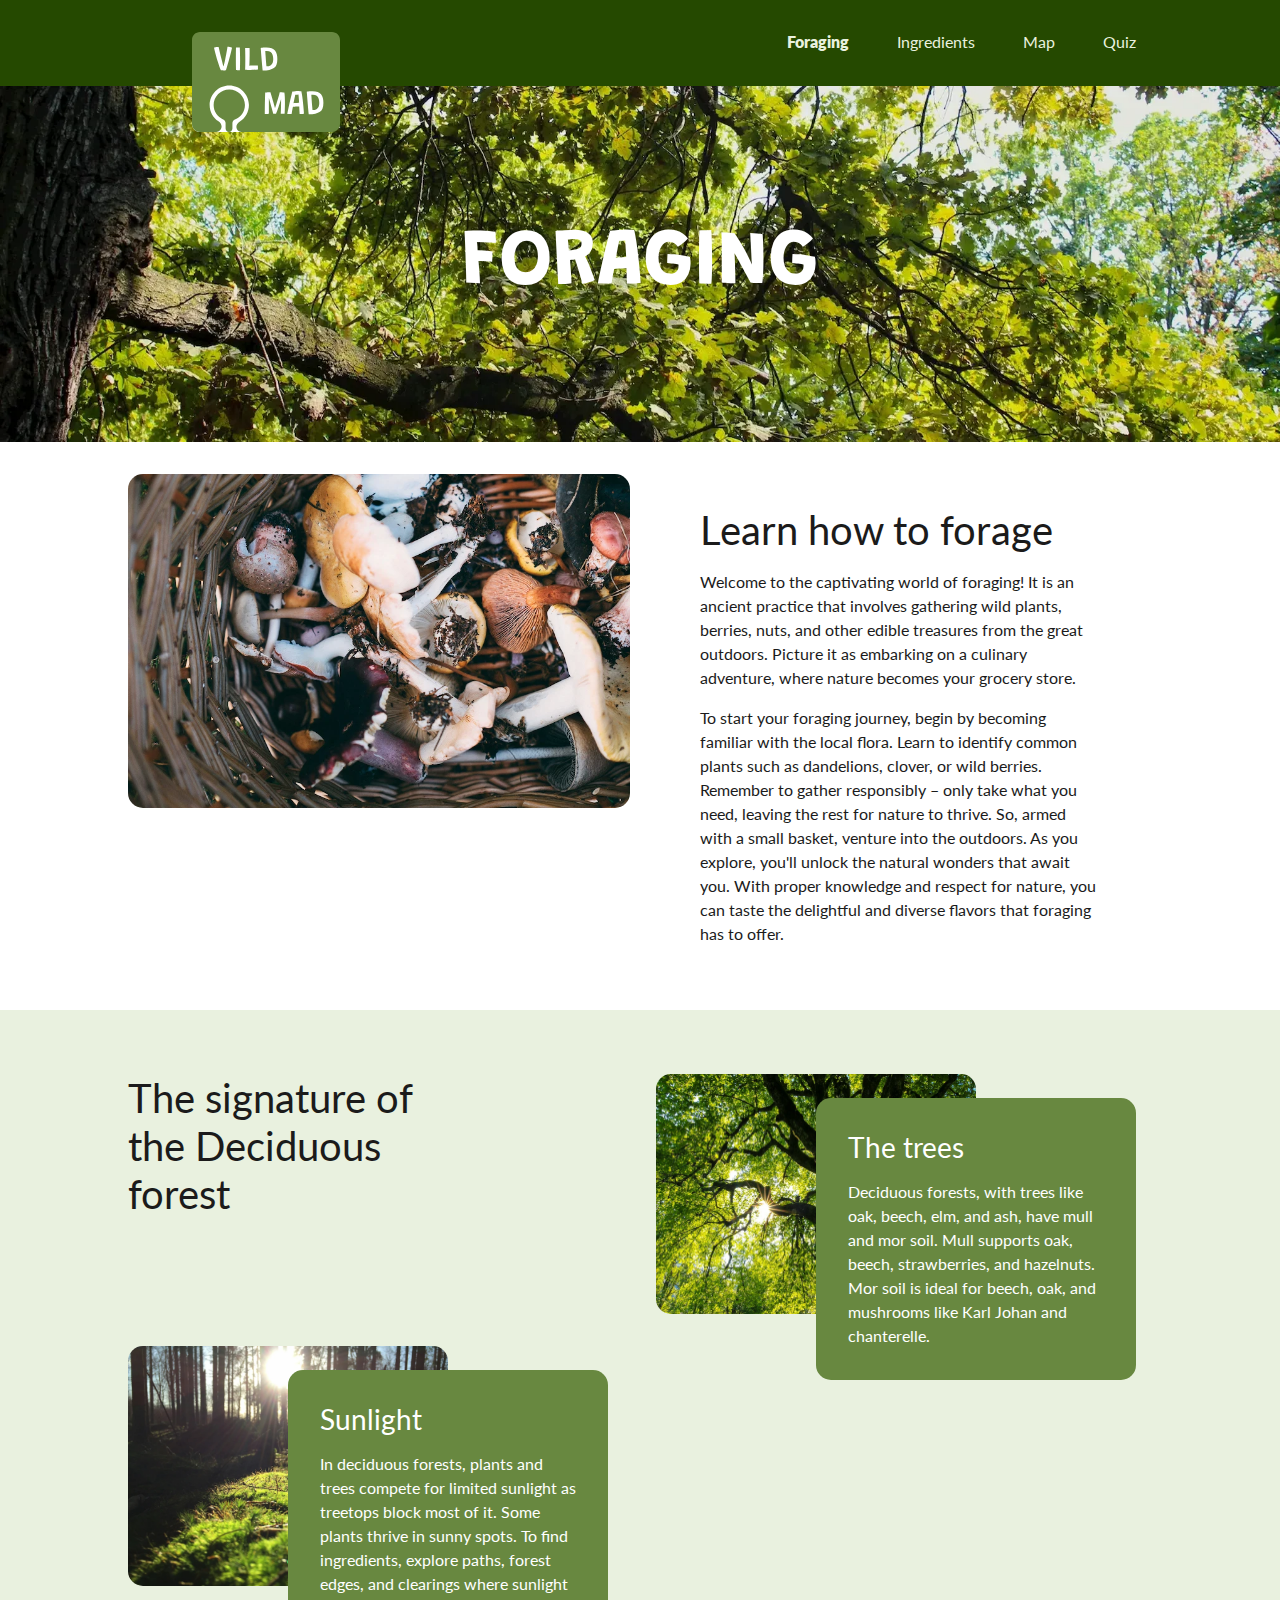
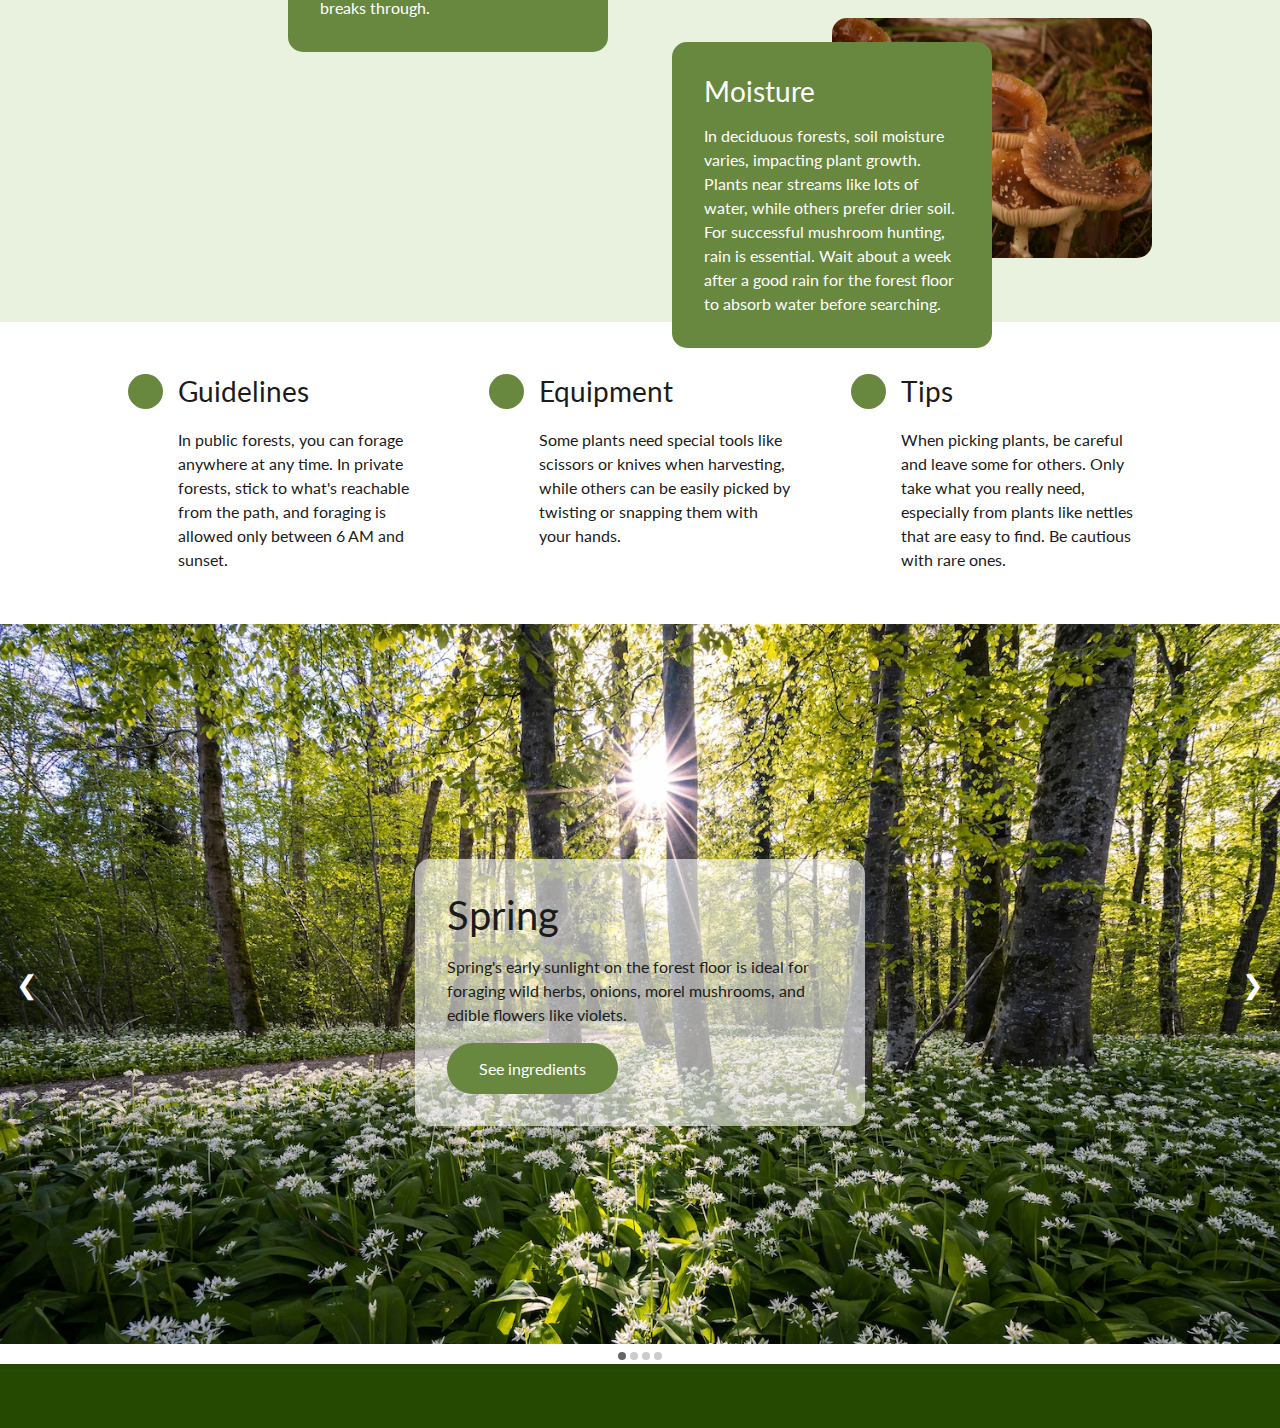
==== commit e23309de: "Merge branch 'hover'" ====
--- a/foraging.html
+++ b/foraging.html
@@ -51,7 +51,7 @@
   <main>
     <section>
       <div class="hero">
-        <img src="img/test.jpg" alt="deciduous forest, treetops" class="img_hero" />
+        <img src="img/foraging_hero.webp" alt="deciduous forest, treetops" class="img_hero" />
         <!--Credit: Photo by Czapp Botond on Unsplash-->
         <h1 class="front">Foraging</h1>
       </div>
--- a/css/general.css
+++ b/css/general.css
@@ -329,6 +329,42 @@
   font-size: 0.75rem;
 }
 
+/***********************************  BREADCRUMBS  ***********************************/
+/* Opbygget efter følgende: https://www.w3schools.com/howto/howto_css_breadcrumbs.asp */
+
+/* Style the list */
+ul.breadcrumb {
+  padding: var(--gap_s);
+  list-style: none;
+  /* background-color: #eee; */
+}
+
+/* Display list items side by side */
+ul.breadcrumb li {
+  display: inline;
+  font-size: 1rem;
+  font-family: var(--font_body);
+}
+
+/* Add a slash symbol (/) before/behind each list item */
+ul.breadcrumb li + li:before {
+  padding: var(--gap_s);
+  color: var(--black);
+  content: "/\00a0";
+}
+
+/* Add a color to all links inside the list */
+ul.breadcrumb li a {
+  color: var(--green_3);
+  text-decoration: none;
+}
+
+/* Add a color on mouse-over */
+ul.breadcrumb li a:hover {
+  color: var(--green_3);
+  text-decoration: underline;
+}
+
 /***********************************  FLEX  ***********************************/
 .flex_col {
   display: flex;
--- a/css/foraging.css
+++ b/css/foraging.css
@@ -19,12 +19,12 @@
   --green_4: #254900;
 }
 
-.img_hero {
+/*.img_hero {
   width: 100%;
   height: 150px;
-  object-fit: cover; /* Beskær billedet til at passe uden at strække det */
-  object-position: center; /* Juster beskæringspositionen efter behov */
-}
+  object-fit: cover; 
+  object-position: center; 
+}*/
 
 .foraging_grid {
   margin: var(--gap_m) 10%;
@@ -185,9 +185,9 @@
 }
 
 @media (min-width: 800px) {
-  .img_hero {
+  /*.img_hero {
     height: 300px;
-  }
+  }*/
 
   .foraging_grid {
     display: grid;
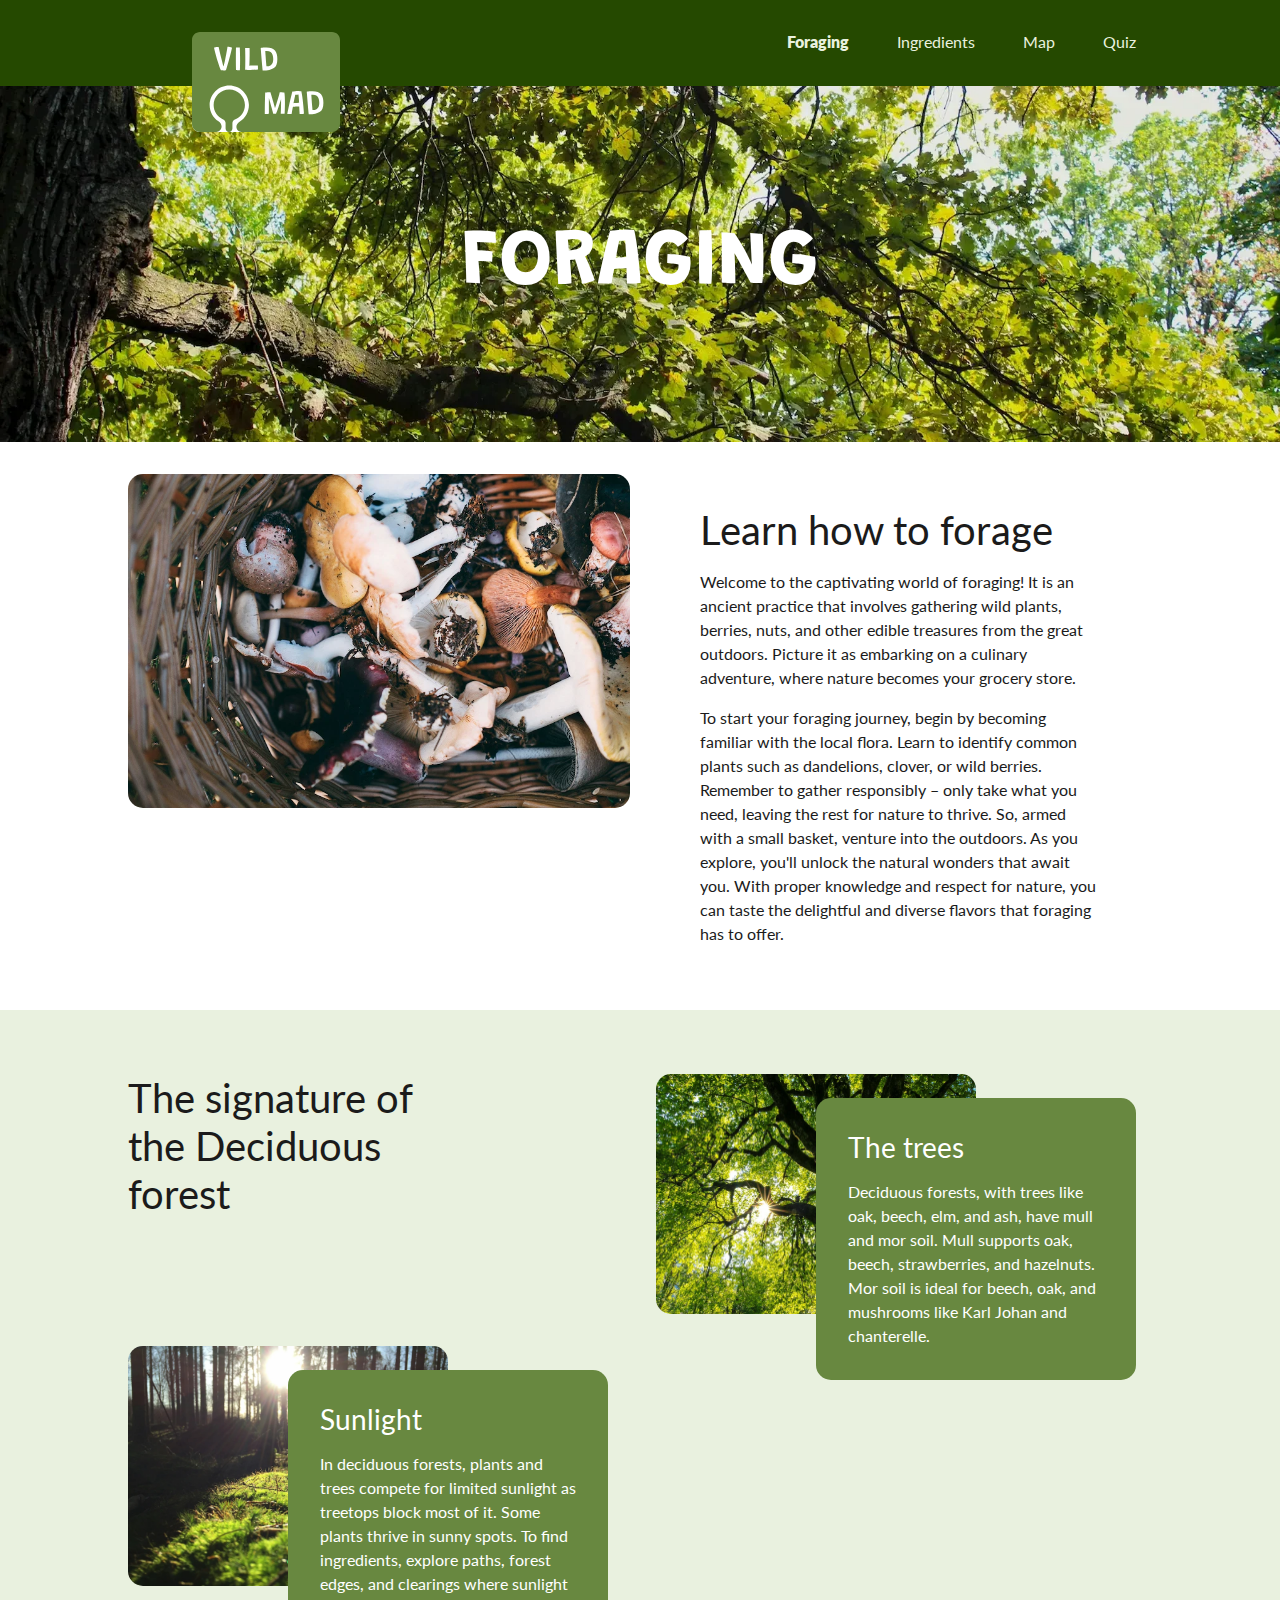
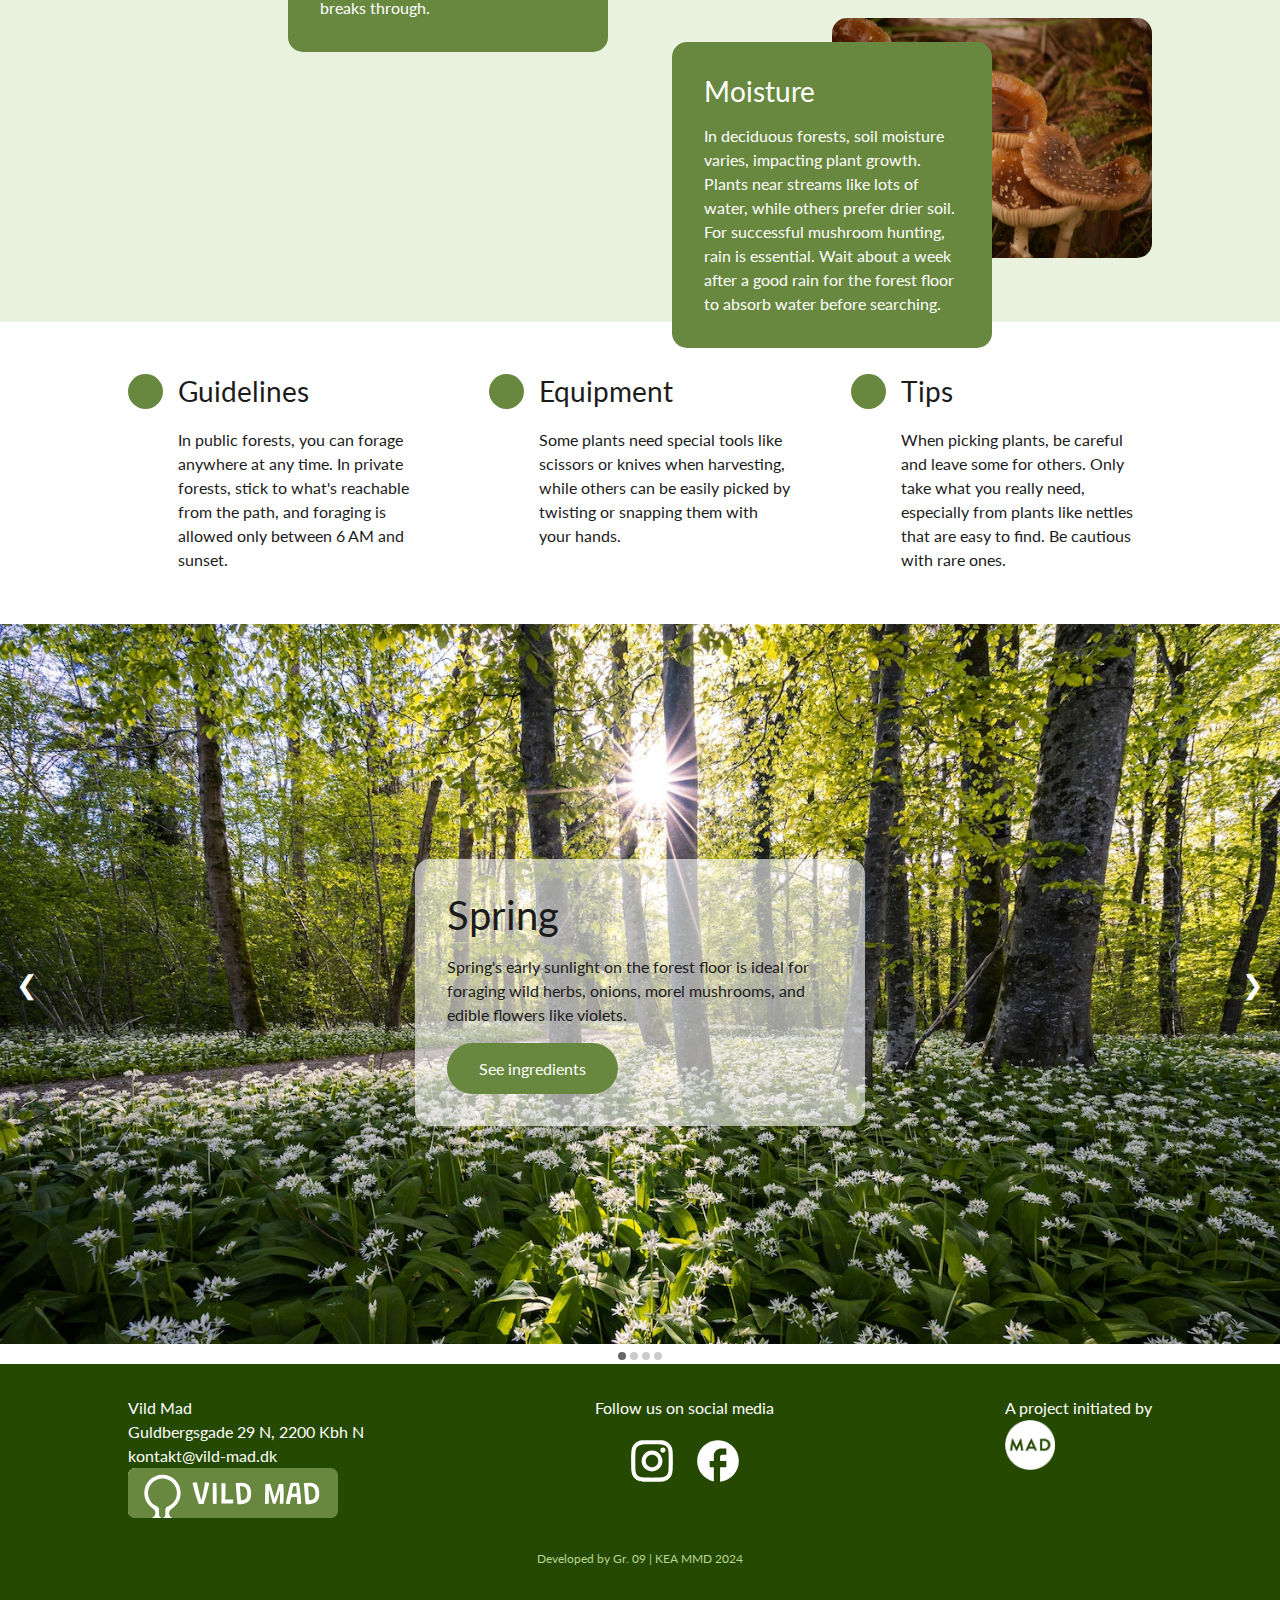
==== commit 343a97d1: "footer + header on all pages. small styling fix" ====
--- a/foraging.html
+++ b/foraging.html
@@ -204,7 +204,30 @@
       <div id="dotsContainer"></div>
     </div>
   </main>
-  <footer></footer>
+  <footer>
+    <section class="footer">
+      <div class="footer_col">
+        <p>Vild Mad <br />Guldbergsgade 29 N, 2200 Kbh N <br />kontakt@vild-mad.dk</p>
+        <img src="img/logo_long.svg" alt="logo" class="footer_logo" />
+      </div>
+      <div class="social_flex">
+        <p>Follow us on social media</p>
+        <div class="social_icon_flex">
+          <a href="https://www.instagram.com/">
+            <img src="img/instagram.svg" alt="Instagram Logo" class="icon_social" />
+          </a>
+          <a href="https://www.facebook.com/">
+            <img src="img/facebook.svg" alt="Facebook Logo" class="icon_social" />
+          </a>
+        </div>
+      </div>
+      <div class="footer_col">
+        <p>A project initiated by</p>
+        <img src="img/mad.png" alt="MAD logo" class="mad_logo" />
+      </div>
+    </section>
+    <p class="small">Developed by Gr. 09 | KEA MMD 2024</p>
+  </footer>
   <!-- Link til .js -->
   <script src="js/burgermenu.js"></script>
   <script src="js/foraging.js"></script>
--- a/css/general.css
+++ b/css/general.css
@@ -120,16 +120,16 @@
 
 /* Nedenstående er lånt herfra https://codepen.io/toianw/pen/YqEqrz */
 
-li {
+nav li {
   list-style-type: none;
 }
 
-li > a {
+nav li > a {
   display: inline-block;
   position: relative;
 }
 
-li > a::after {
+nav li > a::after {
   content: "";
   display: block;
   margin: auto;
@@ -140,8 +140,12 @@
   transition: all 0.3s;
 }
 
-li > a:hover::after,
-li > a.active-nav::after {
+nav li a:hover {
+  text-decoration: none;
+}
+
+nav li > a:hover::after,
+nav li > a.active-nav::after {
   width: 100%;
   background: var(--green_3);
 }
@@ -292,7 +296,8 @@
   gap: var(--gap_m);
 }
 
-.footer_col {
+.footer_col_vildmad,
+.footer_col_mad {
   display: flex;
   flex-direction: column;
   gap: var(--gap_s);
@@ -419,4 +424,13 @@
     gap: var(--gap_m);
     width: 100%;
   }
-}
+
+  .social_flex {
+    align-items: center;
+  }
+
+  .footer_col_mad {
+    align-items: end;
+    min-width: 233px;
+  }
+}
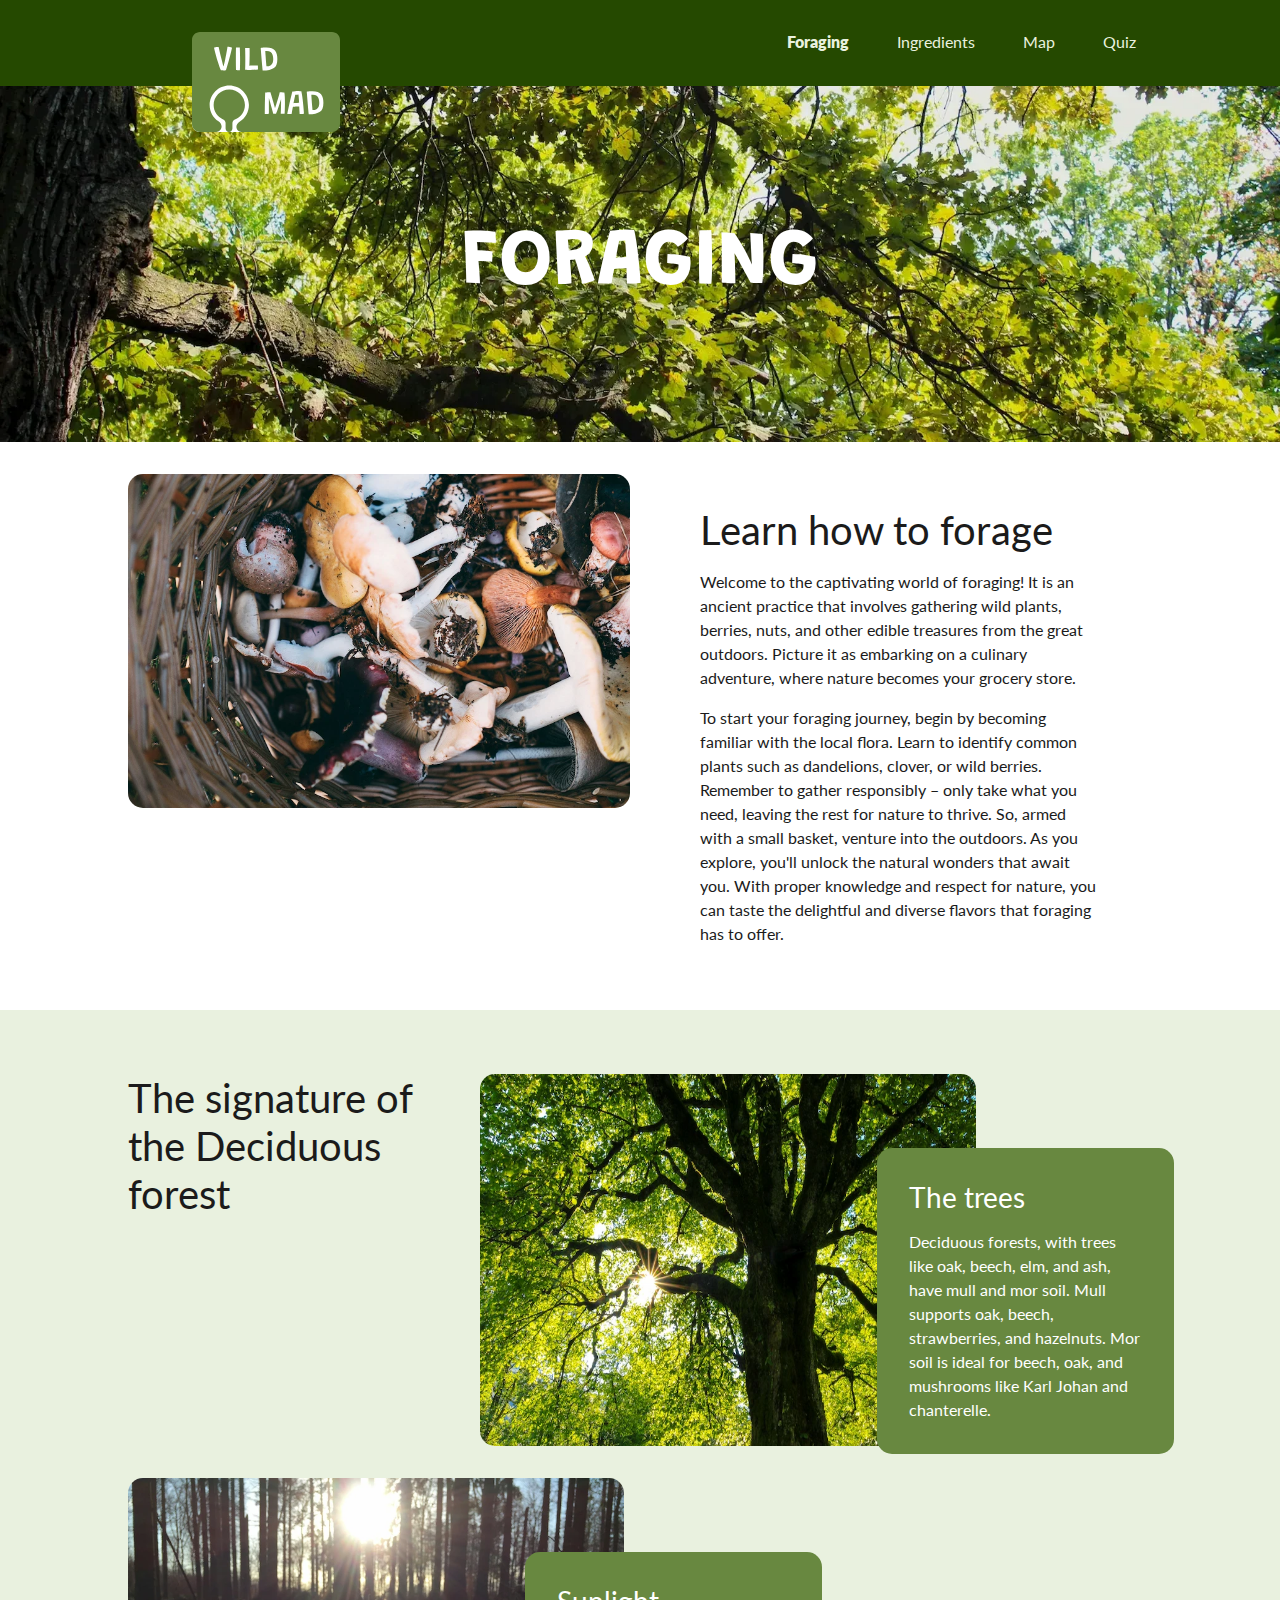
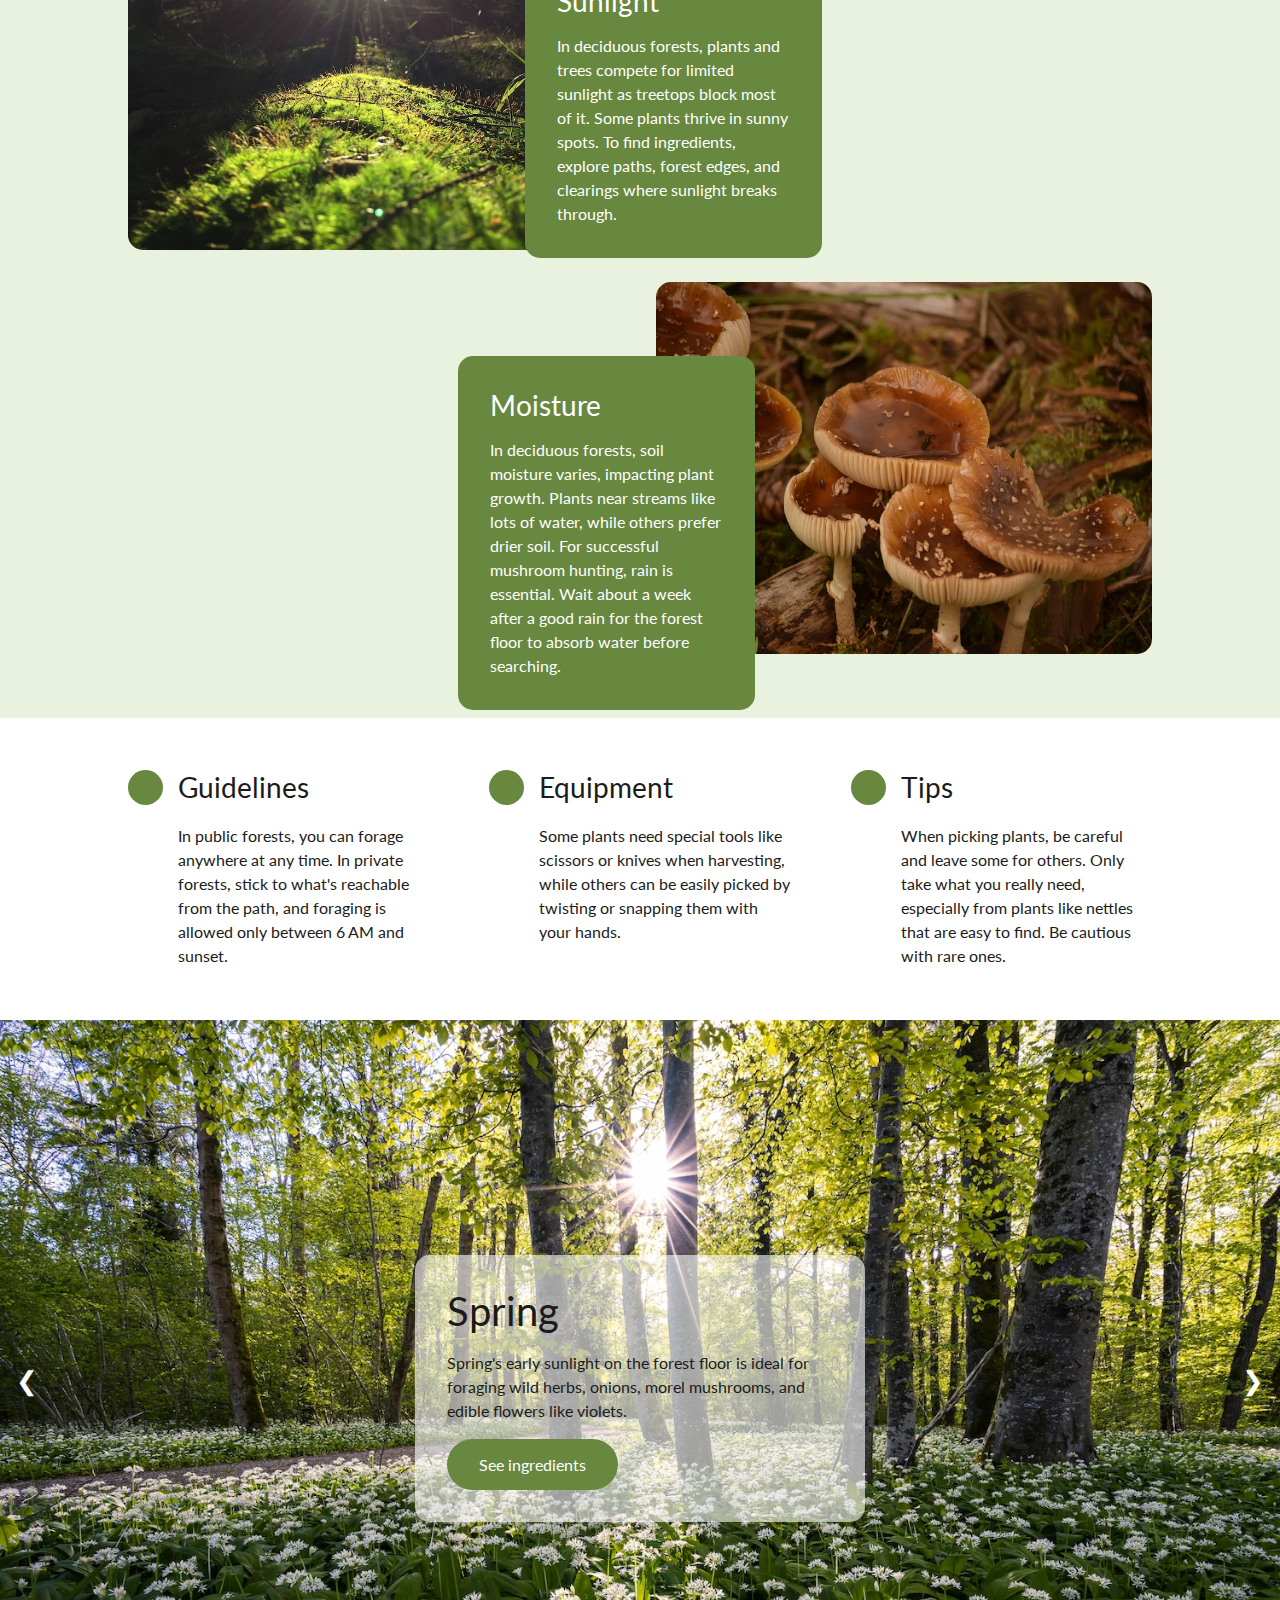
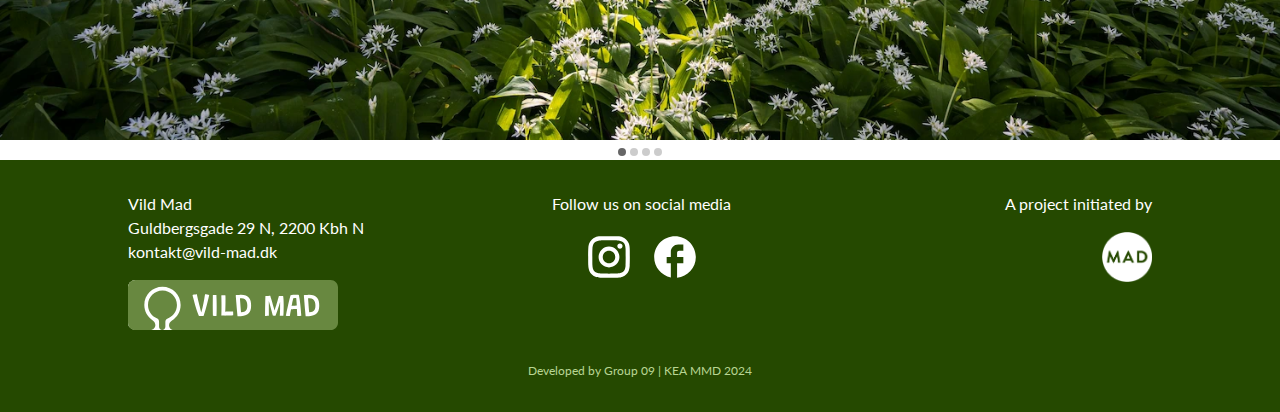
==== commit 276508ee: "adjusting footer" ====
--- a/foraging.html
+++ b/foraging.html
@@ -206,7 +206,7 @@
   </main>
   <footer>
     <section class="footer">
-      <div class="footer_col">
+      <div class="footer_col_vildmad">
         <p>Vild Mad <br />Guldbergsgade 29 N, 2200 Kbh N <br />kontakt@vild-mad.dk</p>
         <img src="img/logo_long.svg" alt="logo" class="footer_logo" />
       </div>
@@ -221,12 +221,12 @@
           </a>
         </div>
       </div>
-      <div class="footer_col">
+      <div class="footer_col_mad">
         <p>A project initiated by</p>
         <img src="img/mad.png" alt="MAD logo" class="mad_logo" />
       </div>
     </section>
-    <p class="small">Developed by Gr. 09 | KEA MMD 2024</p>
+    <p class="small">Developed by Group 09 | KEA MMD 2024</p>
   </footer>
   <!-- Link til .js -->
   <script src="js/burgermenu.js"></script>
--- a/css/general.css
+++ b/css/general.css
@@ -104,7 +104,9 @@
   color: var(--green_1);
 }
 
+button,
 .button {
+  font-size: 1rem;
   background-color: var(--green_3);
   border-radius: var(--radius_button);
   padding: 1rem 2rem;
@@ -112,6 +114,7 @@
   width: fit-content;
 }
 
+button:hover,
 .button:hover {
   transform: scale(1.05);
 }
--- a/css/foraging.css
+++ b/css/foraging.css
@@ -1,31 +1,3 @@
-/***********************************  VARIABLER  ***********************************/
-
-html {
-  --font_display: "Grandstander", sans-serif;
-  --font_body: "Lato", sans-serif;
-
-  --gap_s: 1rem;
-  --gap_m: 2rem;
-  --gap_l: 4rem;
-
-  --radius: 15px;
-  --radius_button: 30px;
-
-  --black: #1b1b1b;
-  --white: #ffffff;
-  --green_1: #e9f1df;
-  --green_2: #b8d593;
-  --green_3: #688840;
-  --green_4: #254900;
-}
-
-/*.img_hero {
-  width: 100%;
-  height: 150px;
-  object-fit: cover; 
-  object-position: center; 
-}*/
-
 .foraging_grid {
   margin: var(--gap_m) 10%;
 }
@@ -221,40 +193,40 @@
   }
 
   .box_1 {
-    grid-column: 4 / span 2;
+    grid-column: 3 / span 3;
     grid-row: 1 / span 1;
   }
 
   .txt_box_1 {
     position: absolute;
     z-index: 1;
-    top: 10%;
-    left: 50%;
-    width: 100%;
+    top: 20%;
+    left: 80%;
+    width: 60%;
   }
 
   .box_2 {
-    grid-column: 1 / span 2;
+    grid-column: 1 / span 3;
     grid-row: 2 / span 1;
   }
   .txt_box_2 {
     position: absolute;
     z-index: 1;
-    top: 10%;
-    left: 50%;
-    width: 100%;
+    top: 20%;
+    left: 80%;
+    width: 60%;
   }
 
   .box_3 {
-    grid-column: 5 / span 2;
+    grid-column: 4 / span 3;
     grid-row: 3 / span 1;
   }
   .txt_box_3 {
     position: absolute;
     z-index: 1;
-    top: 10%;
-    right: 50%;
-    width: 100%;
+    top: 20%;
+    right: 80%;
+    width: 60%;
   }
 
   /***************** grøn cirkel ********************/
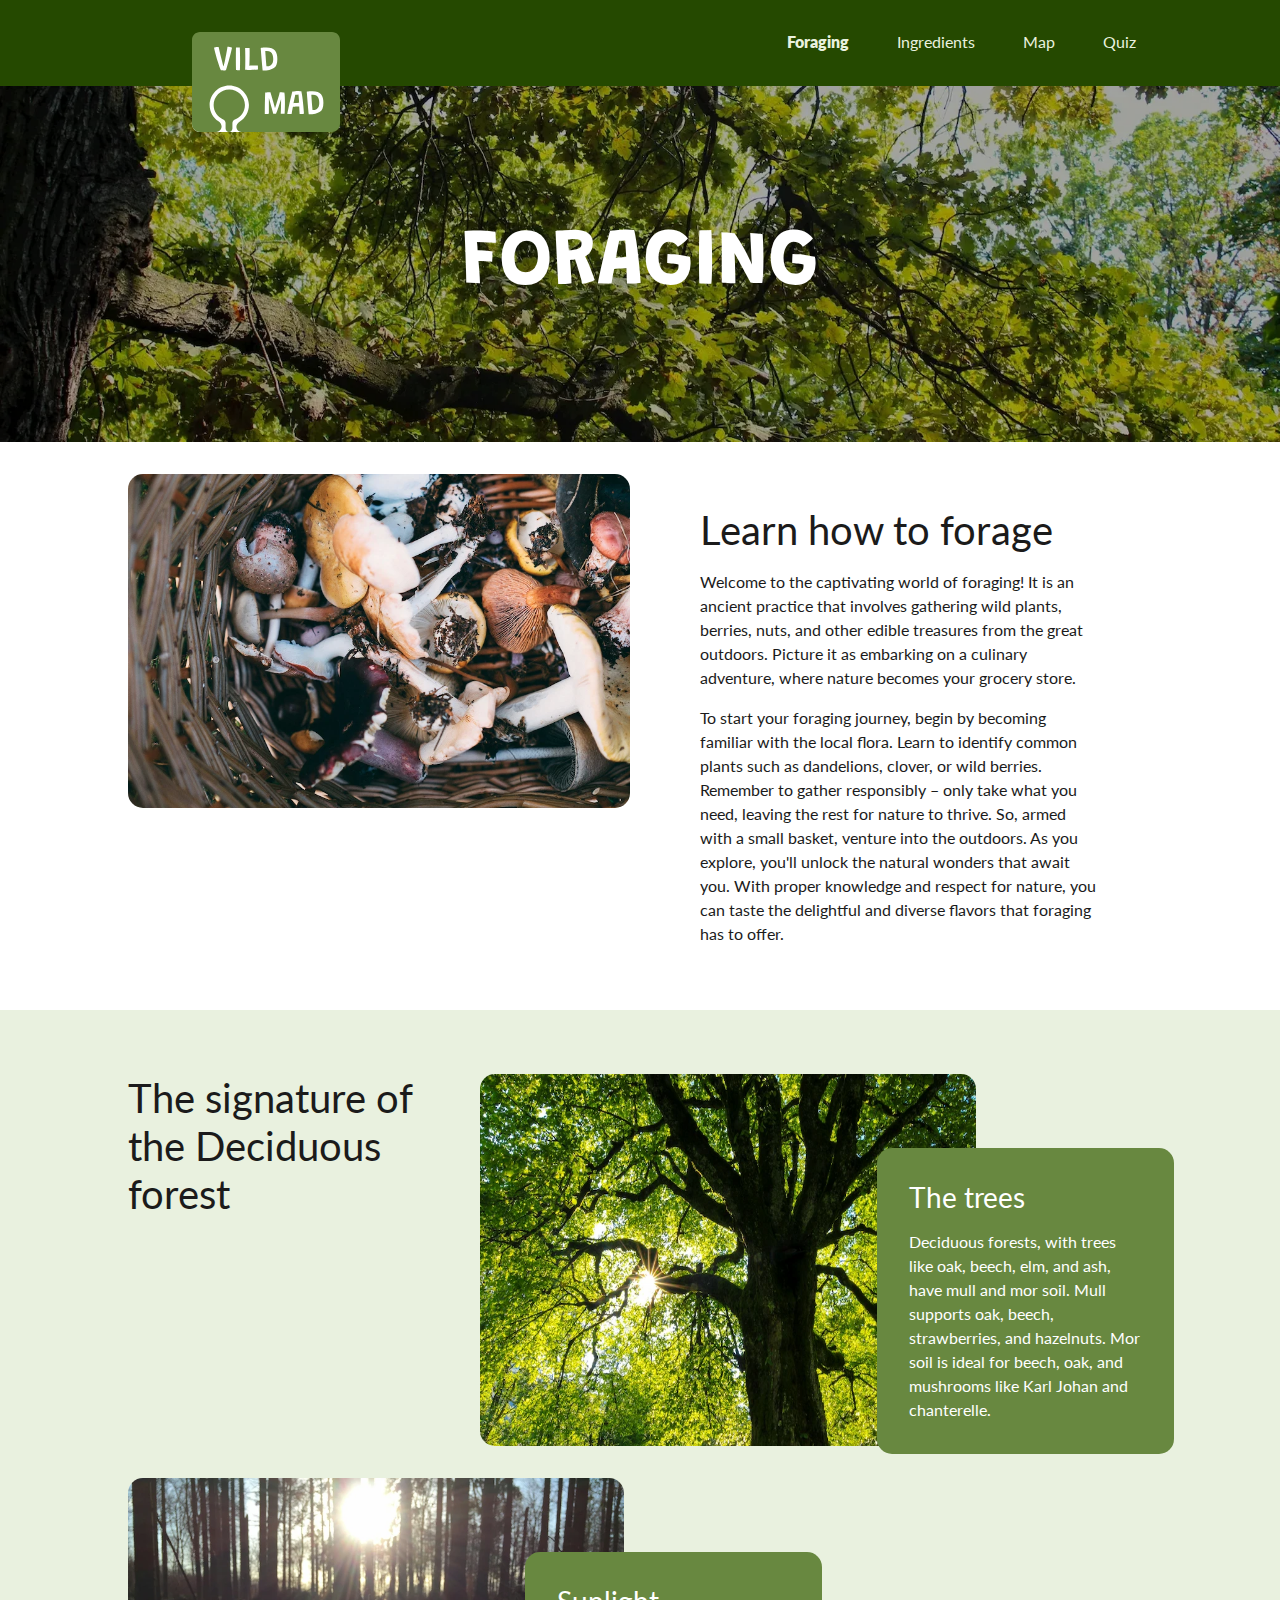
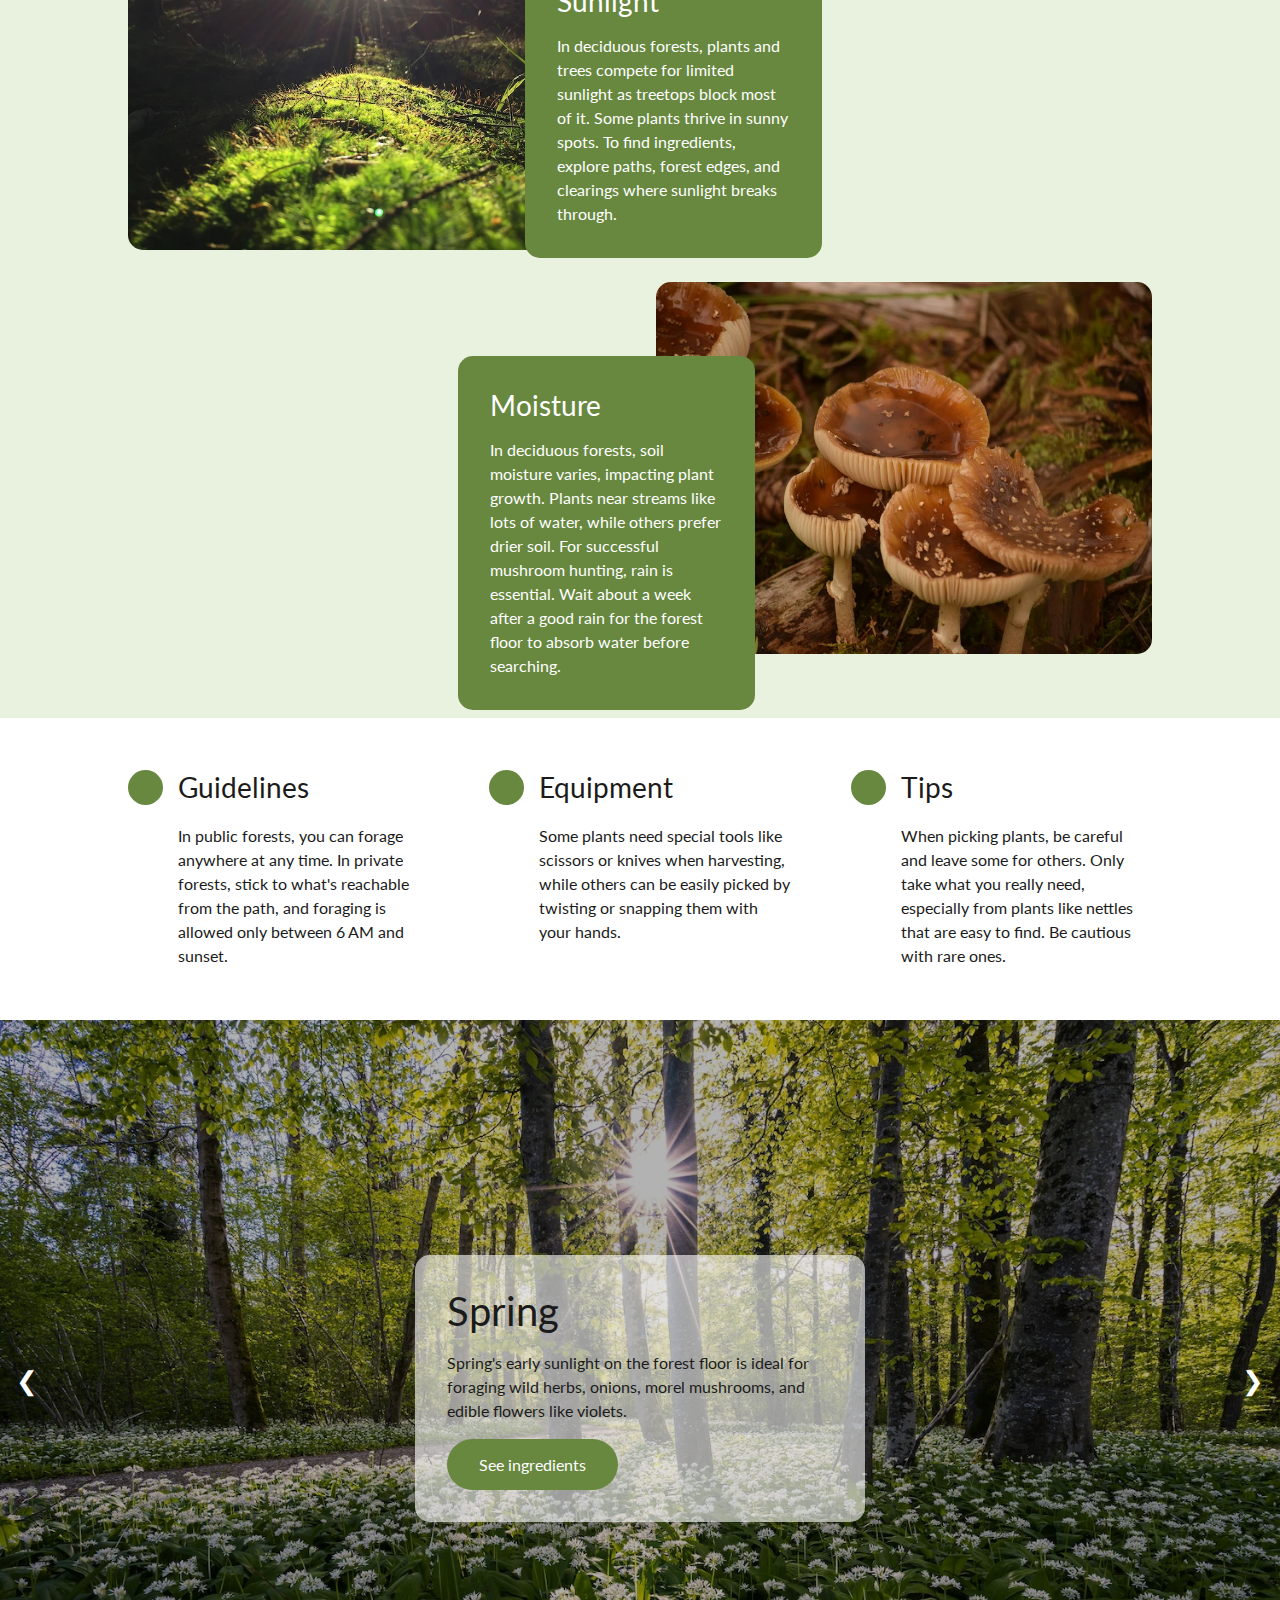
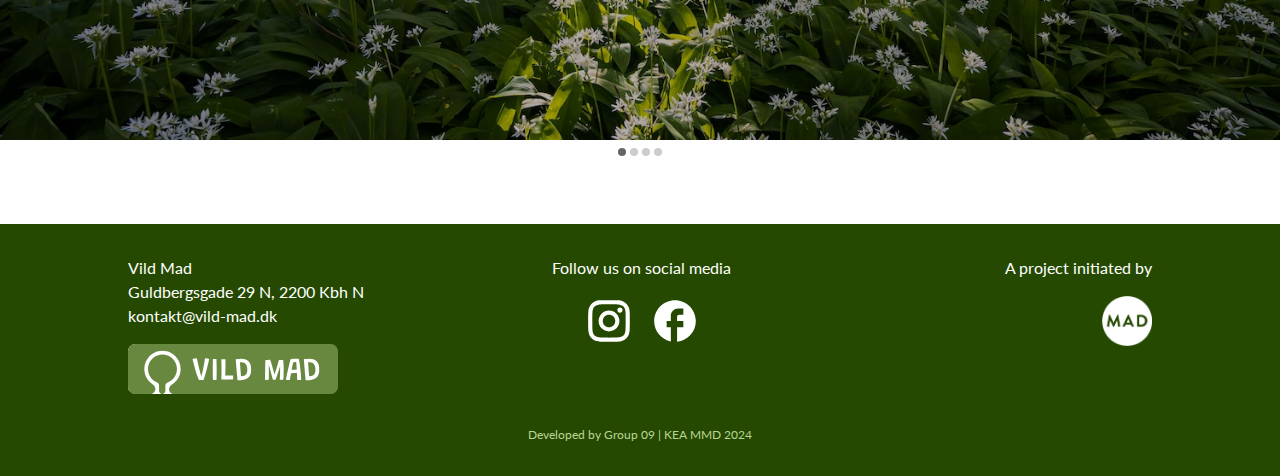
==== commit 720ec6e0: "tilføjelse af metadescription på alle html" ====
--- a/foraging.html
+++ b/foraging.html
@@ -4,7 +4,9 @@
 <head>
   <meta charset="UTF-8">
   <meta name="viewport" content="width=device-width, initial-scale=1.0">
-  <meta name="robots" content="noindex">
+  <meta name="description" content="informationsite about the deciduous forest">
+  <meta name="author" content="MMD studerende gr.09">
+  <!-- <meta name="robots" content="noindex" /> -->
 
   <!-- FAVICON -->
   <link rel="apple-touch-icon" sizes="180x180" href="apple-touch-icon.png">
--- a/css/general.css
+++ b/css/general.css
@@ -84,6 +84,7 @@
 
 .img_hero {
   border-radius: 0;
+  filter: brightness(70%);
 }
 
 /***********************************  LINKS + BUTTONS  ***********************************/
--- a/css/foraging.css
+++ b/css/foraging.css
@@ -80,6 +80,7 @@
 .slide {
   width: 100%;
   border-radius: 0px;
+  filter: brightness(70%);
 }
 
 /* Style of arrows */
@@ -113,6 +114,7 @@
   width: 100%;
   height: 20px;
   text-align: center;
+  margin-bottom: var(--gap_l);
 }
 
 .dots {
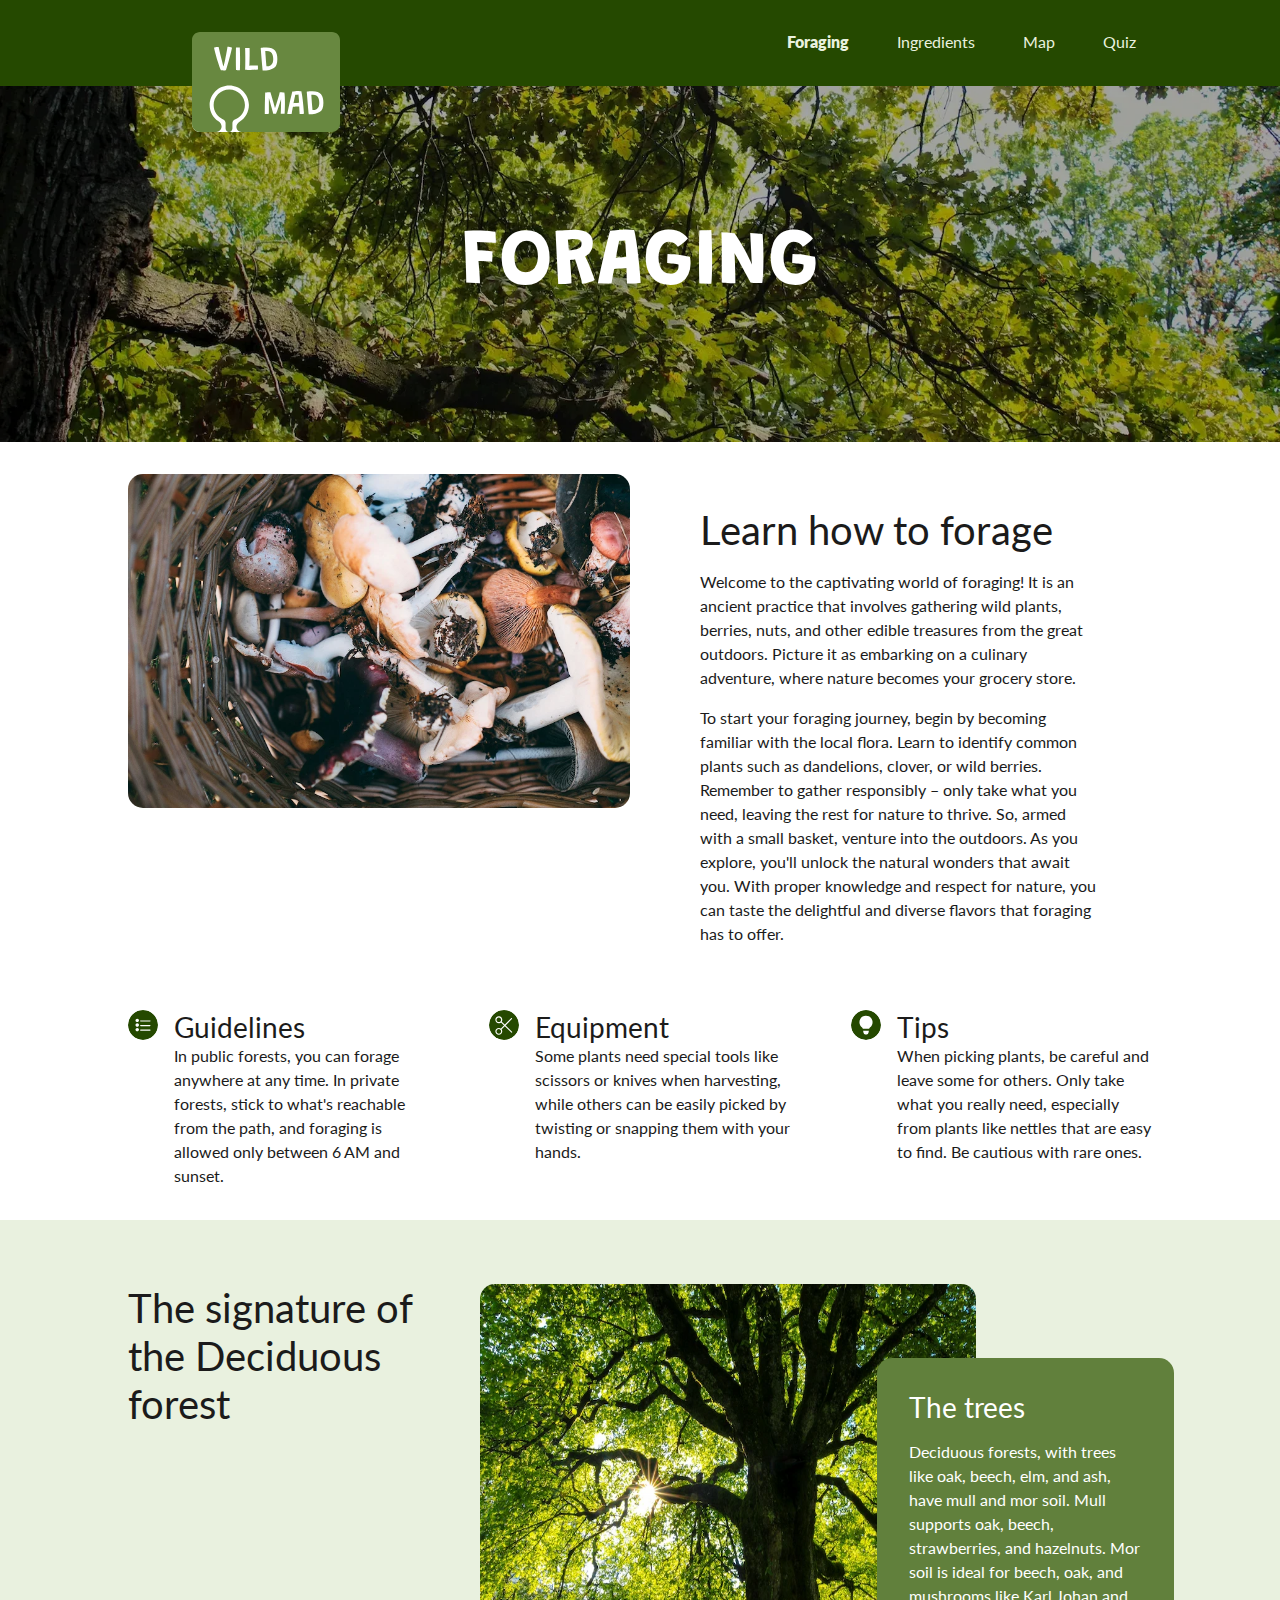
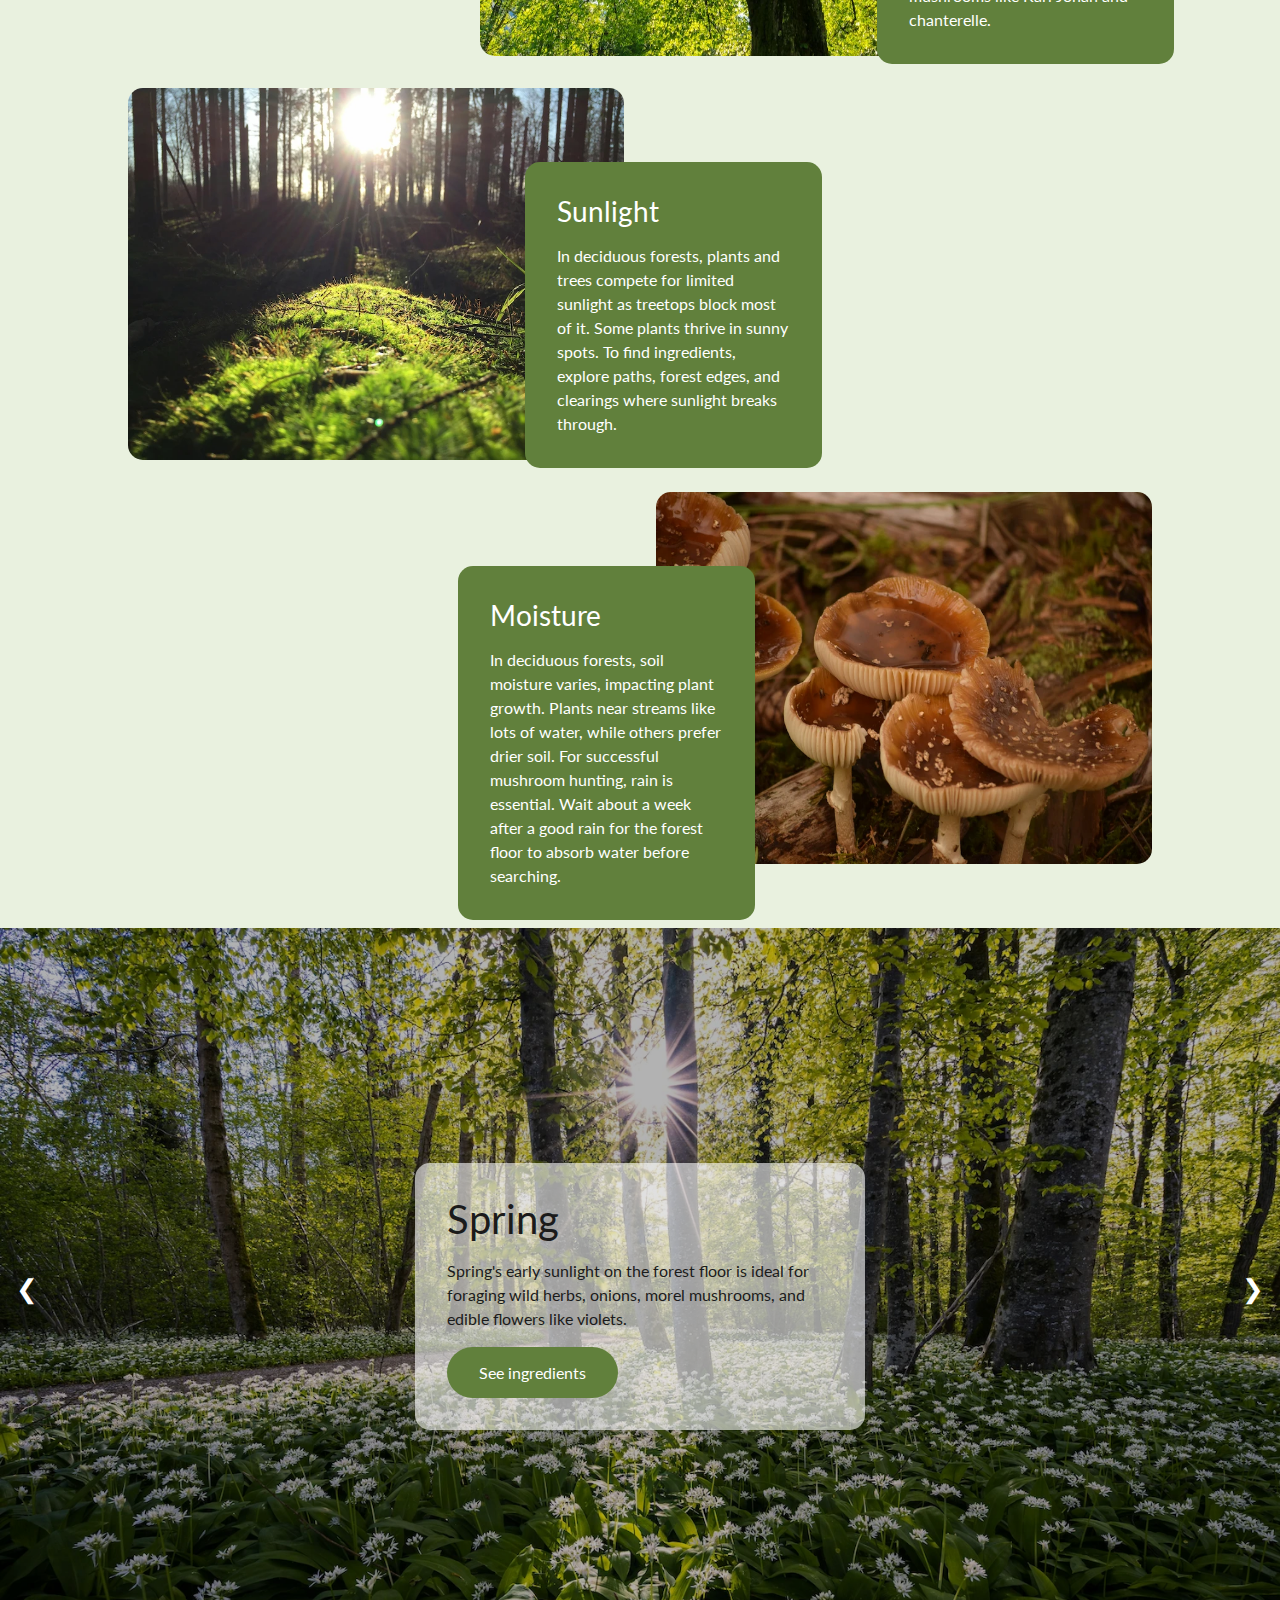
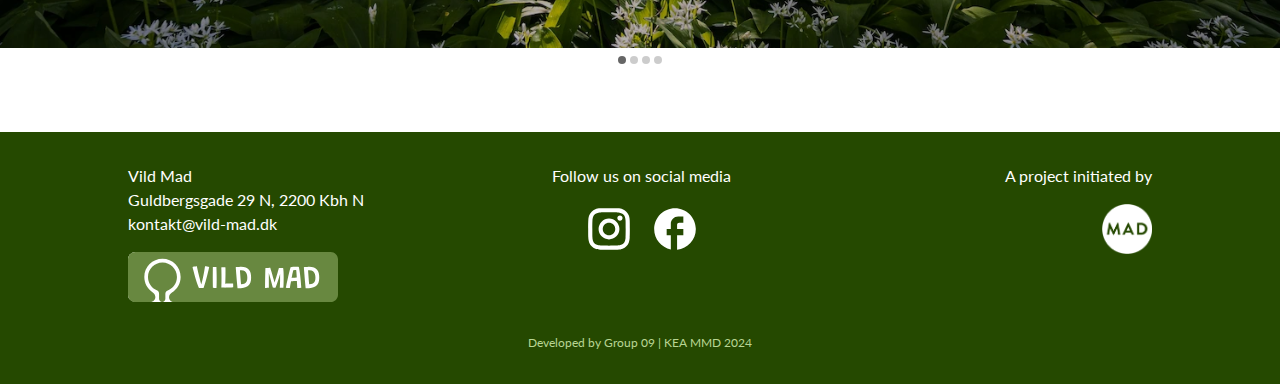
==== commit d4de1ae8: "fixing after respons from users" ====
--- a/foraging.html
+++ b/foraging.html
@@ -77,6 +77,57 @@
       </div>
     </div>
 
+    <div class="foraging_green_cirkle">
+      <div class="ingredient_info_1">
+        <img class="ingrdient_icon" src="img/list.svg" alt="Icon" />
+        <div class="ingredient_text">
+          <h3>Guidelines</h3>
+          <p>In public forests, you can forage anywhere at any time. In private forests, stick to what's reachable from
+            the path, and foraging is allowed only between 6 AM and sunset.</p>
+        </div>
+      </div>
+      <div class="ingredient_info_1">
+        <img class="ingrdient_icon" src="img/equipment.svg" alt="Icon" />
+        <div class="ingredient_text">
+          <h3>Equipment</h3>
+          <p>Some plants need special tools like scissors or knives when harvesting, while others can be easily picked
+            by twisting or snapping them with your hands.</p>
+        </div>
+      </div>
+      <div class="ingredient_info_1">
+        <img class="ingrdient_icon" src="img/tips.svg" alt="Icon" />
+        <div class="ingredient_text">
+          <h3>Tips</h3>
+          <p>When picking plants, be careful and leave some for others. Only take what you really need, especially from
+            plants like nettles that are easy to find. Be cautious with rare ones.</p>
+        </div>
+      </div>
+      <!-- <div class="container">
+        <div class="green-circle"></div>
+        <div class="content">
+          <h3>Guidelines</h3>
+          <p>In public forests, you can forage anywhere at any time. In private forests, stick to what's reachable from
+            the path, and foraging is allowed only between 6 AM and sunset.</p>
+        </div>
+      </div>
+      <div class="container">
+        <div class="green-circle"></div>
+        <div class="content">
+          <h3>Equipment</h3>
+          <p>Some plants need special tools like scissors or knives when harvesting, while others can be easily picked
+            by twisting or snapping them with your hands.</p>
+        </div>
+      </div>
+      <div class="container">
+        <div class="green-circle"></div>
+        <div class="content">
+          <h3>Tips</h3>
+          <p>When picking plants, be careful and leave some for others. Only take what you really need, especially from
+            plants like nettles that are easy to find. Be cautious with rare ones.</p>
+        </div>
+      </div> -->
+    </div>
+
     <div class="green">
       <div class="green_h2">
         <h2>The signature of the Deciduous forest</h2>
@@ -113,32 +164,6 @@
         </div>
       </div>
     </div>
-    <div class="foraging_green_cirkle">
-      <div class="container">
-        <div class="green-circle"></div>
-        <div class="content">
-          <h3>Guidelines</h3>
-          <p>In public forests, you can forage anywhere at any time. In private forests, stick to what's reachable from
-            the path, and foraging is allowed only between 6 AM and sunset.</p>
-        </div>
-      </div>
-      <div class="container">
-        <div class="green-circle"></div>
-        <div class="content">
-          <h3>Equipment</h3>
-          <p>Some plants need special tools like scissors or knives when harvesting, while others can be easily picked
-            by twisting or snapping them with your hands.</p>
-        </div>
-      </div>
-      <div class="container">
-        <div class="green-circle"></div>
-        <div class="content">
-          <h3>Tips</h3>
-          <p>When picking plants, be careful and leave some for others. Only take what you really need, especially from
-            plants like nettles that are easy to find. Be cautious with rare ones.</p>
-        </div>
-      </div>
-    </div>
 
     <div id="window">
       <div id="slide-container">
--- a/css/general.css
+++ b/css/general.css
@@ -15,7 +15,7 @@
   --white: #ffffff;
   --green_1: #e9f1df;
   --green_2: #b8d593;
-  --green_3: #688840;
+  --green_3: #61803c;
   --green_4: #254900;
 }
 
@@ -85,6 +85,21 @@
 .img_hero {
   border-radius: 0;
   filter: brightness(70%);
+}
+
+/***********************************  Icons  ***********************************/
+
+.ingrdient_icon {
+  width: 30px;
+  height: auto;
+}
+
+.ingredient_info_1,
+.ingredient_info_2 {
+  display: flex;
+  flex-direction: row;
+  gap: var(--gap_s);
+  align-items: flex-start;
 }
 
 /***********************************  LINKS + BUTTONS  ***********************************/
